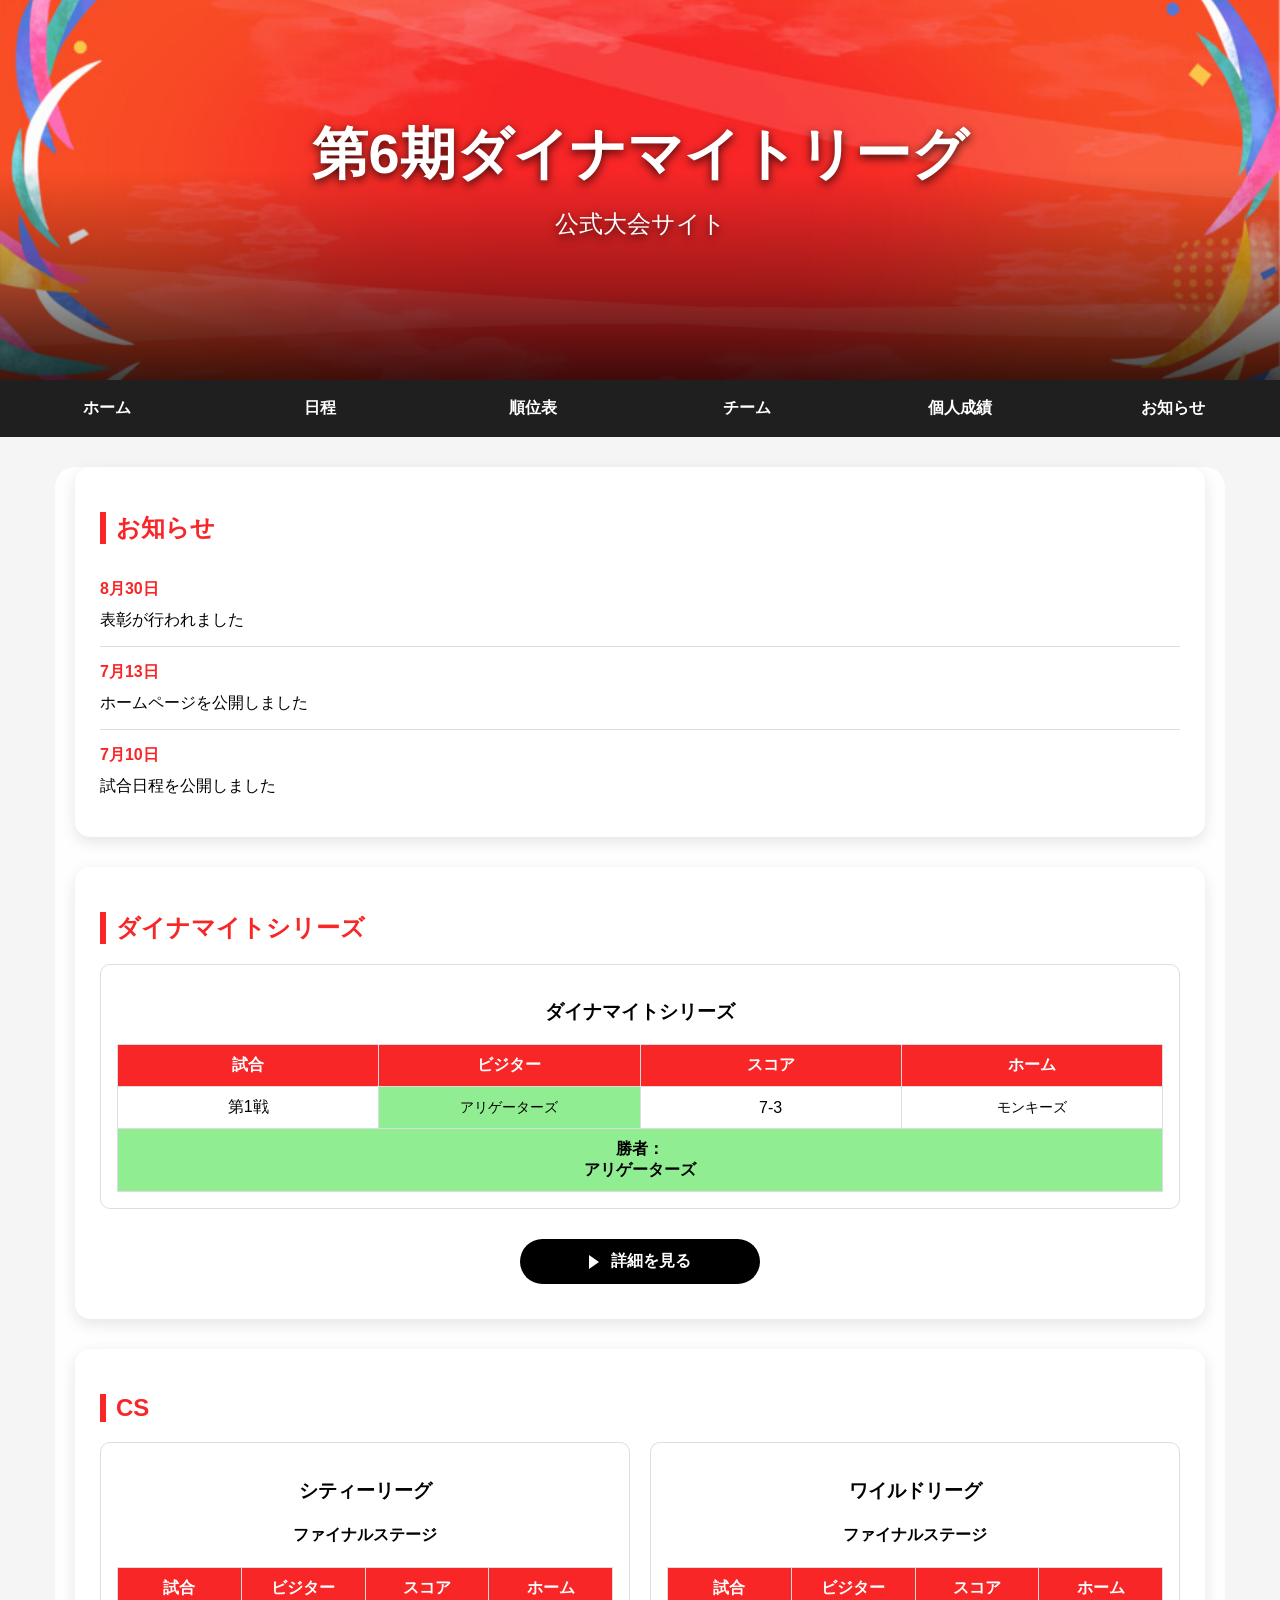
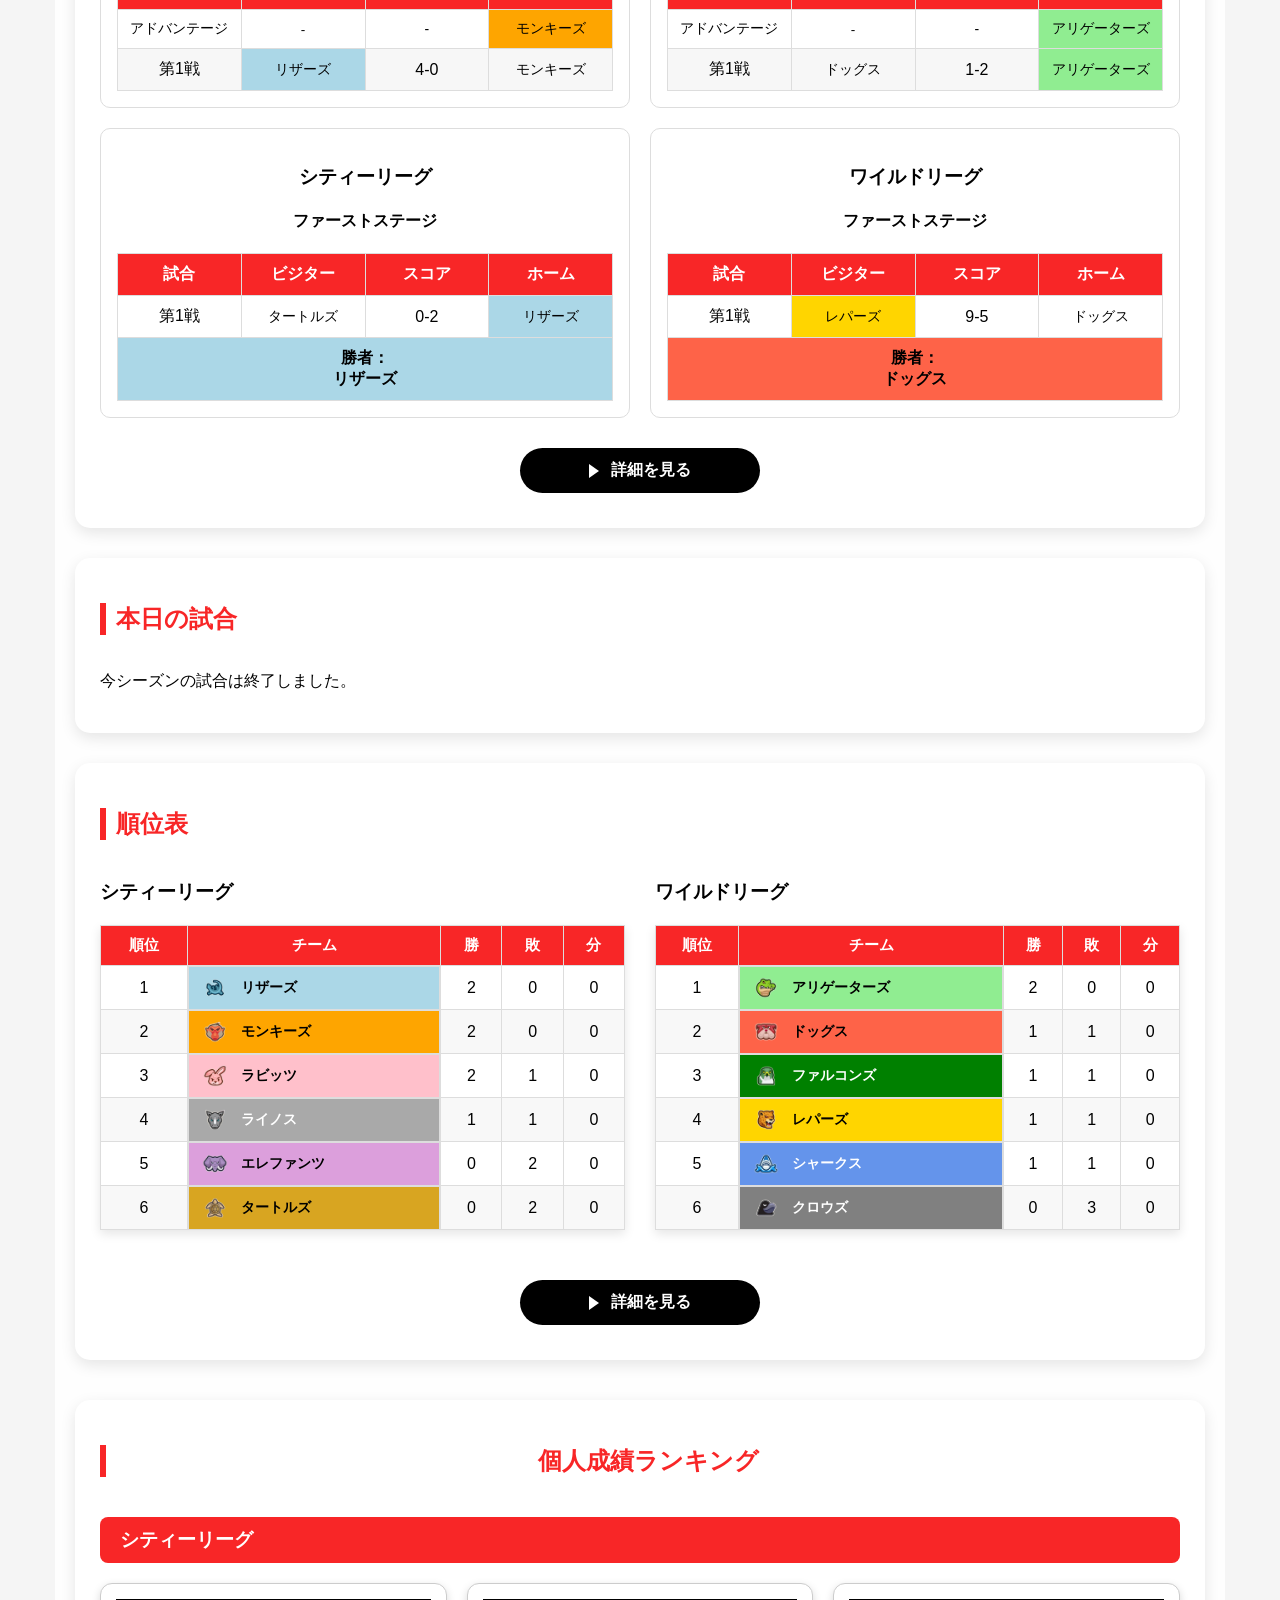
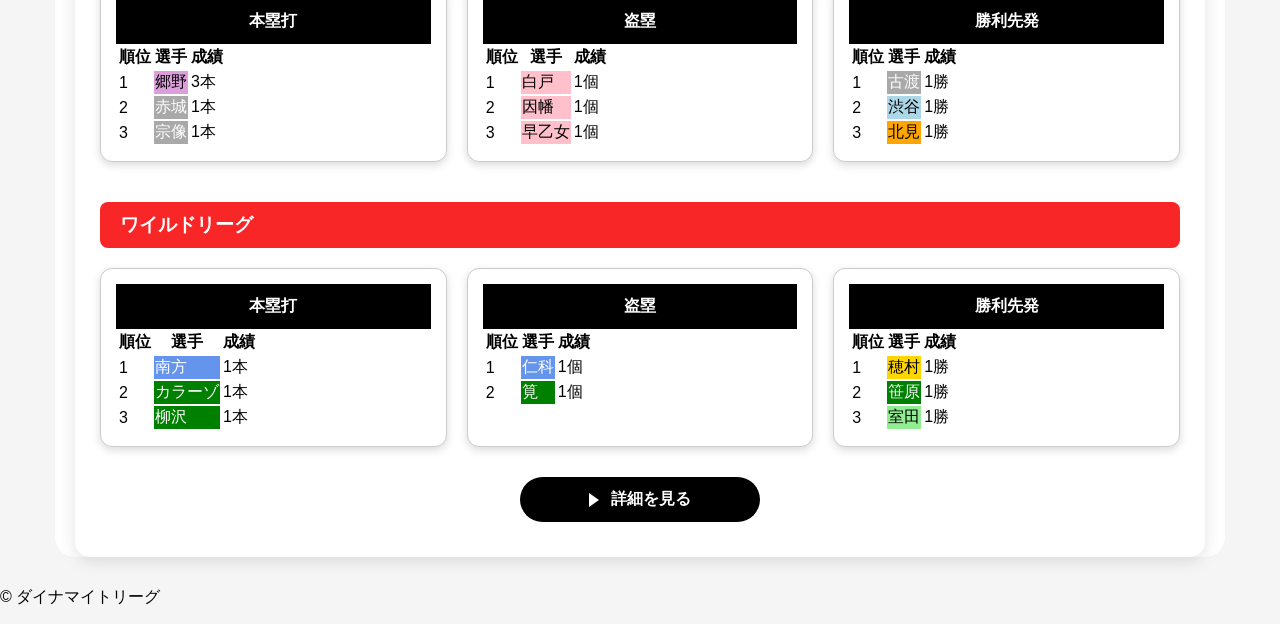
==== index.html @ 1dd5336e "Update index.html" ====
<!DOCTYPE html>

<html lang="ja">

<head>

    <meta name="google-site-verification" content="GCEYGaeUpbt89MoZwSYcZkPrJzCIHAXk-UEGBTeOaW4" />

    <meta charset="UTF-8">
    <meta name="viewport" content="width=device-width, initial-scale=1.0">
    <title>ダイナマイトリーグ速報</title>

    <!-- CSSを読み込む -->
    <link rel="stylesheet" href="css/style.css">

</head>

<body>

    <!-- ===== ヘッダー ===== -->
    <header>
        <h1>第6期ダイナマイトリーグ</h1>
        <p>公式大会サイト</p>
    </header>

    <!-- ===== ナビゲーション ===== -->
    <nav>
        <a href="index.html">ホーム</a>
        <a href="schedule.html">日程</a>
        <a href="standings.html">順位表</a>
        <a href="teams.html">チーム</a>
        <a href="player-stats.html">個人成績</a>
        <a href="news.html">お知らせ</a>
    </nav>

    <!-- ===== メイン ===== -->
    <main>
    <div class="container">
        <!-- お知らせ -->
            <section>

                <h2>お知らせ</h2>

                <div id="top-news-list"></div>

            </section>

            <section class="postseason-preview allstar-preview">

            <h2>オールスターゲーム</h2>

                <div id="allstar-preview"></div>

                <a href="allstar.html" class="detail-button">
                    詳細を見る
                </a>

            </section>

            <section class="postseason-preview ds-preview">

            <h2>ダイナマイトシリーズ</h2>

                <div id="ds-preview-list"></div>

                <a href="postseason.html?stage=ダイナマイトシリーズ" class="detail-button">
                    詳細を見る 
                </a>

            </section>

            <section class="postseason-preview cs-preview">

            <h2>CS</h2>

                <div id="cs-preview-list"></div>

                <a href="postseason.html?stage=CS" class="detail-button">
                    詳細を見る 
                </a>

            </section>

        <!-- 本日の試合 -->
        <section id="today">

            <h2>本日の試合</h2>

            <div id="matchList"></div>

        </section>

        <!-- 順位表 -->
        <section class="standings-preview">

        <h2>順位表</h2>


        <div class="standings-preview-container">


        <div class="standings-card">
 
        <h3>シティーリーグ</h3>

        <table class="standings-table">

            <thead>
            <tr>
                <th>順位</th>
                <th>チーム</th>
                <th>勝</th>
                <th>敗</th>
                <th>分</th>
            </tr>
            </thead>

            <tbody id="Cityleague-top">
            </tbody>

        </table>

        </div>




        <div class="standings-card">

        <h3>ワイルドリーグ</h3>

        <table class="standings-table">

            <thead>
            <tr>
                <th>順位</th>
                <th>チーム</th>
                <th>勝</th>
                <th>敗</th>
                <th>分</th>
            </tr>
            </thead>

            <tbody id="Wildleague-top">
            </tbody>

        </table>


        </div>

        </div>

        <a href="standings.html" class="detail-button">
            詳細を見る
        </a>


        </section>

        <section class="ranking-section">

<h2>個人成績ランキング</h2>


<h3>シティーリーグ</h3>

<div class="ranking-container">


    <div class="ranking-card">

        <h4>本塁打</h4>

        <table class="player-ranking-table">

            <thead>
                <tr>
                    <th>順位</th>
                    <th>選手</th>
                    <th>成績</th>
                </tr>
            </thead>

            <tbody id="city-homeRun">
            </tbody>

        </table>

    </div>


    <div class="ranking-card">

        <h4>盗塁</h4>

        <table class="player-ranking-table">

            <thead>
                <tr>
                    <th>順位</th>
                    <th>選手</th>
                    <th>成績</th>
                </tr>
            </thead>

            <tbody id="city-steal">
            </tbody>

        </table>

    </div>


    <div class="ranking-card">

        <h4>勝利先発</h4>

        <table class="player-ranking-table">

            <thead>
                <tr>
                    <th>順位</th>
                    <th>選手</th>
                    <th>成績</th>
                </tr>
            </thead>

            <tbody id="city-winningStarter">
            </tbody>

        </table>

    </div>


</div>



<h3>ワイルドリーグ</h3>

<div class="ranking-container">


    <div class="ranking-card">

        <h4>本塁打</h4>

        <table class="player-ranking-table">

            <thead>
                <tr>
                    <th>順位</th>
                    <th>選手</th>
                    <th>成績</th>
                </tr>
            </thead>

            <tbody id="wild-homeRun">
            </tbody>

        </table>

    </div>


    <div class="ranking-card">

        <h4>盗塁</h4>

        <table class="player-ranking-table">

            <thead>
                <tr>
                    <th>順位</th>
                    <th>選手</th>
                    <th>成績</th>
                </tr>
            </thead>

            <tbody id="wild-steal">
            </tbody>

        </table>

    </div>


    <div class="ranking-card">

        <h4>勝利先発</h4>

        <table class="player-ranking-table">

            <thead>
                <tr>
                    <th>順位</th>
                    <th>選手</th>
                    <th>成績</th>
                </tr>
            </thead>

            <tbody id="wild-winningStarter">
            </tbody>

        </table>

    </div>


</div>



<a href="player-stats.html" class="detail-button">
    詳細を見る
</a>


</section>
      
    </div>

    </main>

    <!-- ===== フッター ===== -->
    <footer>

        <p>© ダイナマイトリーグ</p>

    </footer>
    
    <script src="js/site-settings.js"></script>
    <script src="js/teams.js"></script>
    <script src="js/postseasonData.js"></script>
    <script src="js/matches.js"></script>
    <script src="js/cs-preview.js"></script>
    <script src="js/ds-preview.js"></script>
    <script src="js/allstar.js"></script>
    <script src="js/allstar-preview.js"></script>
    <script src="js/matchCard.js"></script>
    <script src="js/postseason.js"></script>
    <script src="js/standings.js"></script>
    <script src="js/script.js"></script>
    <script src="js/spreadsheet.js"></script>
    <script src="js/playerStats.js"></script>
    <script src="js/playerStats-top.js"></script>
    <script src="js/news.js"></script>
    <script src="js/news-top.js"></script>
</body>

</html>
---- css/style.css ----
/* ページ全体 */
body{
    font-family:sans-serif;
    background:#f5f5f5;
    margin:0;

    -webkit-text-size-adjust:100%;
    text-size-adjust:100%;
}

/* タイトル */
h1{
    text-align:center;
}
/* 試合カード */
.card{
    background:white;
    padding:20px;
    margin:15px auto;
    width:400px;
    border-radius:10px;
    box-shadow:0 0 10px gray;
}

/* ヘッダー */
header{
    position: relative;

    background-image: url("../images/dynamiteleague_landscape_bg.jpg");
    background-size: cover;
    background-position: center;
    background-repeat: no-repeat;

    height: 380px;

    display: flex;
    flex-direction: column;
    justify-content: center;
    align-items: center;

    color: white;
    text-align: center;
}

header::before{
    content: "";

    position: absolute;

    top: 0;
    left: 0;
    width: 100%;
    height: 100%;

    background: linear-gradient(
        to bottom,
        rgba(0,0,0,0) 45%,
        rgba(0,0,0,0.35) 75%,
        rgba(0,0,0,0.75) 100%
    );

    z-index: 1;
}

header h1{
    position: relative;
    z-index: 2;
    margin: 0;
    font-size: 56px;
    text-shadow: 0 3px 10px rgba(0,0,0,0.8);
}


/* サブタイトル */

header p{
    position: relative;
    z-index: 2;
    margin-top: 15px;
    font-size: 24px;
    text-shadow: 0 3px 10px rgba(0,0,0,0.8);
}

/* メイン */
main{
    width: 90%;
    max-width:1200px;
    margin:30px auto;
}

section{
    background:white;
    margin-bottom:30px;
    padding:25px;
    border-radius:15px;
    box-shadow:0 5px 15px rgba(0,0,0,0.1);
}
section h2{
    color:#F82627;
    border-left:6px solid #F82627;
    padding-left:10px;
}

#hero{
    text-align:center;
}

.poster{
    margin:20px auto;
}

.poster img{
    width:100%;
    max-width:900px;
    border-radius:15px;
    box-shadow:0 8px 25px rgba(0,0,0,0.2);
}

/* ===== お知らせ ===== */

.news-item{
    padding:15px 0;
    border-bottom:1px solid #ddd;
}

.news-item:last-child{
    border-bottom:none;
}

.news-item .date{
    display:inline-block;
    font-weight:bold;
    color:#F82627;
    margin-bottom:5px;
}

.news-item p{
    margin:5px 0 0 0;
}


.match-title{

    color:#F82627;

    font-weight:bold;

    margin-bottom:15px;

}



.score{

    color:#F82627;

    font-size:34px;

}

.status{

    margin-top:15px;

    text-align:center;

    color:#666;

}



.match-title {
    font-weight: bold;
    margin-bottom: 8px;
}



.score {
    font-size: 18px;
    font-weight: bold;
}

.winner {
    color: #F82627;
    font-weight: bold;
}
.winner{
    color: #F82627;
    font-weight: bold;
}

.match-date {
    color: #666;
    font-size: 14px;
    margin-bottom: 10px;
}

.status {
    display: inline-block;
    padding: 4px 10px;
    border-radius: 20px;
    font-size: 13px;
    font-weight: bold;
}

.before {
    background-color: #dbeafe;
    color: #1d4ed8;
}

.finished {
    background-color: #e5e7eb;
    color: #374151;
}

.match-detail{
    max-width: 900px;
    margin: 40px auto;
    padding: 30px;

    background: white;

    border-radius: 15px;

    box-shadow: 0 0 15px rgba(0,0,0,0.15);

    text-align: center;
}

.match-detail h1{
    margin-bottom: 10px;
}

.match-detail p{
    color: #666;
}


.team{

    width:30%;

    font-size:30px;

    font-weight:bold;

}

.score{

    width:40%;

    font-size:48px;

    font-weight:bold;

}


.match-header{
    display:flex;
    justify-content:space-between;
    align-items:center;
    margin-bottom:15px;
}

.match-footer{
    display:flex;
    justify-content:space-between;
    align-items:center;
    margin-top:15px;
}

.detail-link{
    color:#F82627;
    font-weight:bold;
}



.match-header {
    display: flex;
    justify-content: space-between;
    align-items: center;
    margin-bottom: 14px;
}

.match-title {
    font-weight: bold;
    font-size: 16px;
}

.match-date {
    font-size: 13px;
    color: #666;
}



.team-logo {
    width: 60px;
    height: 50px;
    object-fit: contain;
    margin-bottom: 6px;
}

.score {
    font-size: 18px;
    font-weight: bold;
    color: #222;
}

.winner {
    font-weight: bold;
    color: #F82627;
}

.status {
    display: inline-block;
    padding: 6px 12px;
    border-radius: 20px;
    font-size: 12px;
    font-weight: bold;
}

.status.before {
    background: #ff9800;
    color: white;
}

.status.live {
    background: #2196F3;
    color: white;
}

.status.finished {
    background: #F82627;
    color: white;
}

.match-footer {
    display: flex;
    justify-content: space-between;
    align-items: center;
    margin-top: 12px;
}

.detail-link {
    text-align: center;
    color: #F82627;
    font-weight: bold;
    margin-top: 10px;
}

.detail-link:hover {
    text-decoration: underline;
}

.team-box {
    display: flex;
    flex-direction: column;
    align-items: center;
    justify-content: center;
}

.team-box span {
    display: block;
    width: 140px;
    text-align: center;
    white-space: nowrap;
    font-size: 18px;
    font-weight: bold;
}

.match-grid {
    display: grid;
    grid-template-columns: repeat(auto-fit, minmax(320px, 1fr));
    gap: 20px;
}

.score {
    font-size: 30px;
    font-weight: bold;
    white-space: nowrap;
}

.winner-text {
    text-align: center;
    color: #F82627;
    font-weight: bold;
    margin-top: 15px;
}

#homeRuns,
#steals {
    list-style: none;
    padding-left: 0;
    margin: 0;
    text-align: center;
}

#homeRuns li,
#steals li {
    text-align: center;
}

.scoreboard {
    width: 90%;
    max-width: 900px;
    margin: 30px auto;
    border-collapse: collapse;
    border: 3px solid #333;   /* 表全体の外枠 */
}

.scoreboard th,
.scoreboard td {
    border: 1px solid #999;    /* マスごとの枠線 */
    padding: 12px;
    text-align: center;
}

.scoreboard th:nth-child(5),
.scoreboard td:nth-child(5) {
    border-left: 3px solid #333;
}

.scoreboard th:first-child,
.scoreboard td:first-child {
    border-right: 3px solid #333;
    font-weight: bold;
}

.away-row td:first-child {
    background-color: #ABD7E7;   /* 水色 */
}

.home-row td:first-child {
    background-color: #DC9FDC;   /* 紫　*/
}

.away-row td:first-child,
.home-row td:first-child {
    font-weight: bold;
}

.match-page {
    background-image: url("../images/dynamiteleague_plain_bg.jpg");
    background-size: cover;
    background-position: center;
    background-attachment: fixed;
}

.container {
    background: rgba(255,255,255,0.92);
    border-radius: 20px;
    padding: 30px;
}

.manager {
    margin-top: 6px;
    font-size: 14px;
    color: #666;
}

.league {
    display: inline-block;
    background: #222;
    color: white;
    padding: 4px 12px;
    border-radius: 20px;
    font-size: 13px;
    font-weight: bold;
    margin-bottom: 10px;
}

.standings-link {
    text-decoration: none;
    color: inherit;
}


.standings-card {
    border: 0;
    padding: 20px;
    border-radius: 15px;
    transition: 0.3s;
}


.standings-card:hover {
    transform: translateY(-5px);
}

.standings-table{
    width:100%;
    border-collapse:collapse;
    background:#fff;
    border-radius:0;
    overflow:hidden;
    box-shadow:0 4px 10px rgba(0,0,0,0.1);
}

.standings-table th{
    background:#F82627;
    color:white;
    padding:12px;
    text-align:center;
    font-size:15px;
}

.standings-table td{
    padding:10px;
    text-align:center;
    border-bottom:1px solid #e5e5e5;
}

.standings-table tr:nth-child(even){
    background:#f8f8f8;
}

.standings-table tr:hover{
    background:#fff3f3;
}

.team-name{
    display:flex;
    align-items:center;
    gap:10px;
    text-align:left;
}

.team-name img{
    width:32px;
    height:22px;
    object-fit:contain;
}

.standings-table{
    width: 100%;
    border-collapse: collapse;
    margin: 20px 0;
    background: #fff;
}

.standings-table th,
.standings-table td{
    border: 1px solid #ddd;
    padding: 10px;
    text-align: center;
}

.standings-table th{
    background-color: #F82627;
    color: white;
    font-weight: bold;
}

.standings-table tbody tr:nth-child(even){
    background-color: #f8f8f8;
}

.standings-table tbody tr:hover{
    background-color: #f1f1f1;
}

.standings-card{
    flex:1;
}



.match-date{

    text-align:center;

    font-weight:bold;

}



.match-teams{

    display:flex;

    justify-content:center;

    align-items:center;

    gap:30px;

}



.match-team{

    text-align:center;

}



.match-team img{

    width:70px;

    height:70px;

    object-fit:contain;

}



.match-score{

    font-size:25px;

    font-weight:bold;

}



.match-status{

    text-align:center;

    margin-top:10px;

}

.starter{
    font-size: 0.9rem;
    color: #666;
    margin-top: 3px;
}

#City-match-list,
#Wild-match-list{
    display: flex;
    flex-direction: column;
    align-items: center;
}

.schedule-date{
    margin: 30px auto 15px;
    max-width: 900px;
    font-size: 1.3rem;
    font-weight: bold;
    border-left: 6px solid #cbae1c;
    padding-left: 10px;
}

.match-grid{
    display: flex;
    justify-content: center;
    gap: 20px;
    flex-wrap: wrap;
}
   

.schedule-grid{
    display: flex;
    gap: 20px;
    flex-wrap: wrap;
    margin-bottom: 30px;
}

#homeRuns,
#awayRuns,
#homeSteals,
#awaySteals{
    list-style: none;
    padding-left: 0;
    margin: 0;
    text-align: center;
}

.team-title{
    display:flex;
    align-items:center;
    justify-content:center;
    gap:8px;

    font-weight:bold;
    margin-top:10px;
}

.mini-logo{
    width:30px;
    height:25px;
    object-fit:contain;
}

/* 絞り込みエリア */

.filter {
    max-width: 900px;
    margin: 30px auto;
    padding: 20px 25px;

    background: #ffffff;
    border-radius: 12px;

    display: flex;
    justify-content: center;
    gap: 30px;
    align-items: center;

    box-shadow: 0 4px 10px rgba(0,0,0,0.12);
}


/* ラベル */

.filter label {

    font-size: 16px;
    font-weight: bold;

    color: #333;

}


/* 試合を検索タイトル */

.filter-title {

    max-width: 900px;
    box-sizing: border-box;

    margin: 30px auto 0;

    padding: 12px;

    text-align: center;

    color: white;

    background: black;

    border: 3px solid #F82627;

    border-bottom: none;

    border-radius: 12px 12px 0 0;

    font-size: 24px;

}


/* 絞り込みボックス */

.filter {

    max-width: 900px;
    box-sizing: border-box;

    margin: 0 auto 30px;

    padding: 20px 25px;

    background: white;

    border: 3px solid #F82627;

    border-top: none;

    border-radius: 0 0 12px 12px;

    display: flex;

    justify-content: center;

    gap: 30px;

    align-items: center;

}


.filter select {

    margin-left: 10px;

    padding: 10px 40px 10px 15px;

    font-size: 15px;

    font-weight: bold;

    color: white;

    background-color: #222;

    border: 2px solid #F82627;

    border-radius: 8px;

    cursor: pointer;

    appearance: none;

    background-image: linear-gradient(45deg, transparent 50%, #F82627 50%),
                      linear-gradient(135deg, #F82627 50%, transparent 50%);

    background-position:
        calc(100% - 18px) 50%,
        calc(100% - 12px) 50%;

    background-size:
        6px 6px,
        6px 6px;

    background-repeat: no-repeat;

}


/* スマホ対応 */

@media(max-width:600px){

    .filter {

        flex-direction: column;

        gap: 15px;

    }


    .filter select {

        width: 180px;

    }

}

.team-list{

    display:grid;

    grid-template-columns:repeat(auto-fit,minmax(220px,1fr));

    gap:25px;

    max-width:1000px;

    margin:30px auto;

}



.team-league-title{
    max-width: 1000px;
    margin: 40px auto 20px;
    padding-left: 12px;
    border-left: 6px solid #F82627;
    color: #000000;
}



.match-detail{
    position: relative;
}




.team-table{

    width:100%;

    border-collapse:collapse;

    margin-top:20px;

}

.team-table th,
.team-table td{

    border:1px solid #555;

    padding:12px;

}

.team-table th{

    width:35%;

    background:#ffffff;

}

.team-detail{

    max-width: 900px;
    margin: 40px auto;
    padding: 30px;

    background:#ffffff;

    background-size: cover;
    background-position: center;

    border-radius: 15px;

    color: #000000;
}

.team-top{

    display:flex;

    align-items:center;

    gap:30px;

    margin-bottom:30px;

}

.team-logo-large{
    width: 180px;
    height: 150px;
    object-fit: contain;
}

.team-info h1{
    font-size: 64px;
    margin: 0 0 15px;
}

.team-info .league{
    display: inline-block;

    padding: 12px 28px;

    border-radius: 999px;

    font-size: 24px;
    font-weight: bold;
}

.team-page{

    background-image:url("../images/dynamiteleague_plain_bg.jpg");

    background-size:cover;

    background-position:center;

    background-attachment:fixed;

}





.team-top{
    display: flex;
    align-items: center;
    gap: 40px;
    margin: 20px 0 40px;
}

.team-profile{

    display:flex;
    gap:25px;

    margin:40px 0;
}

.profile-bar{

    width:8px;

    border-radius:999px;

    background: var(--team-color);

    flex-shrink:0;
}

.profile-text{

    flex:1;
}

.profile-text h3{

    margin-top:0;
    margin-bottom:10px;

    font-size:26px;
}

.profile-text p{

    line-height:1.9;

    margin-bottom:30px;
}

#teamLeague{
    display: inline-block;

    margin-top: 10px;

    color: #666;
    font-size: 22px;
    font-weight: 600;

    background: none;
    padding: 0;
    border-radius: 0;
}

.team-link{
    color: inherit;
    text-decoration: none;
    font-weight: inherit;
}

.team-link:hover{
    text-decoration: underline;
    cursor: pointer;
}

.team-link{
    color: inherit;
    text-decoration: none;
    display: inline-block;
    white-space: nowrap;
}

.team-link:hover{
    text-decoration: underline;
}

.team-table{

    width: 100%;
    border-collapse: collapse;

    margin-top: 25px;

    overflow: hidden;

    border-radius: 12px;

    box-shadow: 0 8px 20px rgba(0,0,0,.15);

}

.team-table th{

    width: 180px;

    background: #F82627;
    color: white;

    padding: 16px;

    font-size: 18px;
    font-weight: bold;

    border-bottom: 1px solid #ffffff33;

}

.team-table td{

    background: #ffffff;

    color: #222;

    text-align: center;

    padding: 16px;

    font-size: 18px;

    border-bottom: 1px solid #e5e5e5;

}

.team-table tr:nth-child(even) td{

    background: #f8f8f8;

}

.team-table tr:hover td{

    background: #fff2f2;

    transition: .2s;

}

.team-detail h2{

    margin-top: 45px;

    padding-left: 14px;

    border-left: 6px solid #F82627;

    font-size: 30px;

    color: #222;

}

.team-card{

    border: 2px solid #222;
    border-radius: 15px;

    overflow: hidden;

    background: #fff;

    transition: .2s;
}

.team-card:hover{

    transform: translateY(-5px);

    box-shadow: 0 10px 20px rgba(0,0,0,.25);

}

.team-card-top{

    background: white;

    padding: 35px 20px;

    text-align: center;

}

.team-card-bottom{

    padding: 15px;

    text-align: center;

    color: white;
}

.team-card-top img{

    width:120px;
    height:100px;

    object-fit:contain;
}

.team-card-bottom{

    border-top: 2px solid #111;

    padding: 16px;
}

.season-table{

    width:100%;
    border-collapse:collapse;

    margin-bottom:30px;

}

.season-table th,
.season-table td{

    border:1px solid #ccc;

    text-align:center;

    padding:10px;

}

.season-table th{

    background:#f7f7f7;

    font-size:14px;

}

.season-table a{

    text-decoration:none;

    color:#0066cc;

}

.season-table a:hover{

    text-decoration:underline;

}

.season-logo{

    width:24px;
    height:20px;

    object-fit:contain;

    vertical-align:middle;

    margin-right:4px;
}

.set-title{

    width:120px;

    background:#f5f5f5;

    font-size:22px;

    font-weight:bold;

    vertical-align:middle;

    text-align:center;

    border-left:5px solid #F82627;

}

.season-score{

    margin-left:8px;

    font-size:15px;

    font-weight:normal;

    color:#444;

}

/* ○×の行 */
.season-result td{
    border-bottom:none;
}

/* 詳細の行 */
.season-detail td{
    border-top:none;
}

.season-result td{

    font-size: 28px;

    font-weight: bold;

    border-bottom: none;

    padding: 18px 10px;

}

.season-score{

    margin-left: 10px;

    font-size: 22px;

    font-weight: bold;

    color: #222;

}

.season-table th,
.season-table td{

    min-width: 100px;

}

.season-table-wrapper{
    overflow-x: auto;
}



.match-detail{
    position: relative;
}

.match-detail{
    position:relative;
}

.team-back-button{

    display: inline-block;

    margin-bottom: 25px;

    color: rgb(0, 0, 0);

    text-decoration: none;

    font-size: 18px;

    font-weight: bold;

}

.team-back-button:hover{

    color: #F82627;

}

.match-detail{
    position: relative;
}

.match-back-button{

    position: absolute;

    top: 20px;
    left: 20px;

    color: rgb(0, 0, 0);

    text-decoration: none;

    font-size: 18px;

    font-weight: bold;

}

.match-back-button:hover{

    color: #F82627;

}

.matchup-table {
    border-collapse: collapse;
    width: 100%;
    text-align: center;
}

.matchup-table th,
.matchup-table td {
    border: 1px solid #ccc;
    padding: 8px;
}


.matchup-team {
    min-width: 90px;
}


.matchup-team img {
    width: 42px;
    height: 35px;
    object-fit: contain;
    display: block;
    margin: auto;
}


.matchup-team span {
    display: block;
    margin-top: 5px;
    font-weight: bold;
    font-size: 13px;
}

.matchup-team .team-link {
    color: inherit;
    text-decoration: none;
    font-weight: bold;
}

.matchup-team .team-link:hover {
    text-decoration: underline;
}

.matchup-link {
    color: inherit;
    text-decoration: none;
    display: block;
}

.matchup-link:hover {
    text-decoration: underline;
}

.ranking-container{

    display: grid;

    grid-template-columns: repeat(3, 1fr);

    gap: 20px;

}


.ranking-card{

    border: 1px solid #ccc;

    padding: 15px;

    border-radius: 10px;

}


.ranking-card h4{

    text-align: center;

    margin-top: 0;

}

@media(max-width:700px){

    .ranking-container{

        grid-template-columns:1fr;

    }

}

/* 個人成績ランキング */

.ranking-section{
    margin-top:40px;
}


.ranking-section h2{
    text-align:center;
    margin-bottom:30px;
}


/* リーグタイトル */

.ranking-section > h3{

    background-color: #F82627;

    color:rgb(255, 255, 255);

    padding:10px 20px;

    border-radius:8px;

    margin-top:40px;

}



/* 3つのカード */

.ranking-container{

    display:grid;

    grid-template-columns:repeat(3,1fr);

    gap:20px;

    margin-top:20px;

}



/* 各ランキングカード */

.ranking-card{

    background:white;

    border-radius:12px;

    overflow:hidden;

    box-shadow:0 3px 8px rgba(0,0,0,0.15);

}



/* 本塁打・盗塁・勝利先発のタイトル */

.ranking-card h4{

    background:#000000;

    color:white;

    text-align:center;

    margin:0;

    padding:12px;

}



/* 表 */

.ranking-table{

    width:100%;

    border-collapse:collapse;

}



.ranking-table td,
.ranking-table th{

    padding:10px;

    text-align:center;

    border-bottom:1px solid #ddd;

}


/* 順位 */

.ranking-table td:first-child{

    width:50px;

    font-weight:bold;

}


/* 選手名 */

.ranking-table td:nth-child(2){

    font-weight:bold;

}


/* 成績 */

.ranking-table td:last-child{

    font-size:18px;

    font-weight:bold;

}



/* スマホ */

@media(max-width:700px){

    .ranking-container{

        grid-template-columns:1fr;

    }

}

/* 詳細を見るボタン */

.detail-button{
    display:block;
    width:200px;
    margin:30px auto 10px;
    padding:12px 20px;
    background:#000000;
    color:white;
    text-align:center;
    text-decoration:none;
    font-weight:bold;
    border-radius:25px;
    transition:0.3s;
}


.detail-button::before{
    content:"";
    display:inline-block;
    margin-right:8px;
    border-top:7px solid transparent;
    border-bottom:7px solid transparent;
    border-left:10px solid white;
    vertical-align:middle;
}


.detail-button:hover{
    background:#F82627;
    transform:translateY(-2px);
}



@media (max-width:700px){

    header{

        height:180px;

        padding:20px;

    }

    header h1{

        font-size:48px;

    }

}



.schedule-grid{
    display:flex;
    flex-wrap:wrap;
    width:100%;
}

.schedule-grid{
    display:flex;
    flex-wrap:wrap;
    width:100%;
    justify-content:stretch;
}

/* ===== ナビゲーション ===== */

nav{
    display: grid;
    grid-template-columns: repeat(6, 1fr);

    background: #1f1f1f;

    width: 100%;
}

nav a{
    display: flex;
    justify-content: center;
    align-items: center;

    padding: 18px 10px;

    color: #fff;
    text-decoration: none;
    font-weight: bold;

    transition: .25s;
}

nav a:link,
nav a:visited{
    color:#fff;
}

nav a:hover,
nav a:active{
    background:#F82627;
}


/* ===== スマホ ===== */

@media (max-width:700px){

    nav{

        grid-template-columns:repeat(3,1fr);

    }

    nav a{

        padding:14px 8px;
        font-size:15px;

    }

}

/* ===== 試合カード チーム表示 ===== */

.teams{

    display:grid;

    grid-template-columns:1fr auto 1fr;

    align-items:center;

    gap:5px;

}


.team-box{

    display:flex;

    flex-direction:column;

    align-items:center;

    min-width:0;

}


.team-logo{

    width:60px;

    height:50px;

    object-fit:contain;

    margin-bottom:6px;

}


.team-link{

    font-size:14px;

}


.team-link{

    color:inherit;

    text-decoration:none;

    font-weight:bold;

    white-space:nowrap;

}


.team-link:hover{

    text-decoration:underline;

}


.score{

    font-size:30px;

    font-weight:bold;

    color:#222;

    white-space:nowrap;

}



/* スマホ */

@media(max-width:700px){

    .teams{

        grid-template-columns:1fr auto 1fr;

        gap:10px;

    }


    .team-logo{

        width:55px;

        height:45px;

    }


    .score{

        font-size:22px;

    }

}

.match-card{

    width:100%;

    padding:12px;

    background:white;

    border-radius:15px;

    box-sizing:border-box;

    box-shadow:0 4px 14px rgba(0,0,0,.12);

}

@media (max-width:700px){

    .match-card{

        max-width:none;

    }

}



.schedule-container{
    width:100%;
}

.schedule-grid{

    display:grid;

    grid-template-columns:repeat(4, minmax(0, 1fr));

    gap:15px;

}

@media(max-width:700px){

    .schedule-grid{

        grid-template-columns:1fr;

    }

}

.team-logo{

    width:40px;

    height:40px;

    object-fit:contain;

}

#matchList{

    display:grid;

    grid-template-columns:repeat(4, minmax(0,1fr));

    gap:15px;

    max-width:1200px;

    margin:0 auto;

}

@media(max-width:700px){

    #matchList{

        grid-template-columns:1fr;

    }

}

.container{

    width:100%;

    max-width:1200px;

    margin:0 auto;

    padding:0 20px;

    box-sizing:border-box;

}

.league-container{

    width:100%;

    max-width:100%;

    box-sizing:border-box;

}

#Cityleague-matchup{

    overflow-x:auto;

    width:100%;

}

#Wildleague-matchup{

    overflow-x:auto;

    width:100%;

}

.matchup-table{

    min-width:700px;

}

.table-wrapper{

    display:block;

    width:100%;

    max-width:100%;

    overflow-x:auto;

    -webkit-overflow-scrolling:touch;

    box-sizing:border-box;

}

@media(max-width:700px){

    .standings-page .standings-table th,
    .standings-page .standings-table td{

        font-size:13px;

        padding:10px 6px;

    }

}

.standings-card{

    background:none;

    box-shadow:none;

    padding:0;

}

.standings-container{

    width:100%;

    max-width:1400px;

    margin:0 auto;

    padding:0 20px;

    box-sizing:border-box;

}

@media(max-width:700px){

    .matchup-table{

        width:auto;

        table-layout:fixed;

        min-width:0;

    }


    .matchup-table th,
    .matchup-table td{

        width:50px;

        min-width:50px;

        max-width:50px;

        height:40px;

        padding:3px;

        font-size:9px;

        text-align:center;

    }


    .matchup-table .matchup-team img{

        width:18px;

        height:18px;

    }


    .matchup-table .team-link{

        font-size:7px;

    }

}

@media(max-width:700px){

    .standings-table th:not(:nth-child(2)),
    .standings-table td:not(:nth-child(2)){

        min-width:45px;

    }


    .standings-table th:nth-child(2),
    .standings-table td:nth-child(2){

        min-width:100px;

    }

}

@media(max-width:700px){

    .team-top{

        display:flex;

        flex-direction:column;

        align-items:center;

        text-align:center;

    }


    .team-logo-large{

        width:180px;

        height:150px;

        margin-bottom:10px;

    }


    .team-info{

        display:flex;

        flex-direction:column;

        align-items:center;

    }


    #teamName{

        font-size:40px;

        margin:5px 0;

    }


    #teamLeague{

        font-size:14px;

        margin:5px 0;

    }

}

#record span{
    margin-right:8px;
}


@media(max-width:700px){

    #record{

        display:flex;

        flex-direction:column;

        gap:3px;

    }


    #record span{

        margin-right:0;

    }

}

@media(max-width:700px){

    .team-table{

        font-size:11px;

    }


    .team-table th,
    .team-table td{

        padding:3px 5px;

    }

}

.season-table-wrapper{

    overflow-x:auto;

}


.season-table{

    border-collapse:collapse;

    width:max-content;

}


.season-table th,
.season-table td{

    padding:6px;

    text-align:center;

}


@media(max-width:700px){

    .season-table{

        font-size:10px;

    }


    .season-table th,
    .season-table td{

        padding:2px;

    }


    .season-logo{

        width:15px;

        height:15px;

    }


    .set-title{

        font-size:10px;

        width:35px;

    }

}


.match-page .match-team-name{

    font-size:32px;

    font-weight:900;

}


.match-page .team-logo{

    width:130px;

    height:130px;

}


.match-page .manager,
.match-page .starter{

    font-size:20px;

    font-weight:bold;

    color:#000000;

}


.match-page .score{

    font-size:50px;

    font-weight:900;

}

.match-page .match-team-name a{

    font-size:32px;

    font-weight:900;

    text-decoration:none;

}

@media(max-width:700px){

    header h1{
        font-size: 28px;
    }

}

@media (max-width:700px){

    .league-container{

        display:grid;

        grid-template-columns:1fr;

        gap:30px;

    }

}

main{
    width:100%;
    max-width:1200px;
    margin:30px auto;
    padding:0 15px;
    box-sizing:border-box;
}

@media (max-width:700px){

    .table-wrapper{
        width:100%;
        max-width:100%;
        overflow-x:auto;
        overflow-y:hidden;
        box-sizing:border-box;
    }

    .standings-table{
        width:max-content;
        min-width:100%;
    }

}

@media (max-width:700px){

    section{
        width:100%;
        max-width:100%;
        min-width:0;
        box-sizing:border-box;
        overflow:hidden;
    }

}


@media (max-width:700px){

    main{
        width:100%;
        padding:0 8px;
        box-sizing:border-box;
    }

    section{
        padding:10px;
    }

    .container{
        padding:0;
    }

}

@media (max-width:700px){

    section{
        padding:8px;
    }

    .container{
        padding:0 8px;
    }

    .standings-table th,
    .standings-table td{
        font-size:8px;
        padding:1px;
    }

}

@media (max-width:700px){

    main{
        width:100%;
        padding:0 8px;
        box-sizing:border-box;
    }
}

@media (max-width:700px){

    .standings-preview .standings-table{
        table-layout:auto;
        width:100%;
    }

    .standings-preview .standings-table th,
    .standings-preview .standings-table td{
        padding:0;
        margin:0;
        line-height:1.1;
        font-size:9px;
    }

}

@media (max-width:700px){

    .standings-preview .team-name{
        gap:2px;
    }

    .standings-preview .team-name img{
        width:16px;
        height:12px;
    }

}

/* PC */
.standings-container{
    display: block;
}

.standings-card{
    flex: 1;
}

@media (max-width:700px){

    .standings-container{
        display: block;
    }

}

@media(max-width:700px){

    .standings-page .standings-table th,
    .standings-page .standings-table td{

        font-size:13px;
        padding:10px 6px;
        font-weight:bold;

    }

}

@media(max-width:700px){

    .standings-page .table-wrapper{

        width:100%;

    }

}

@media(max-width:700px){

    .standings-preview .standings-table th,
    .standings-preview .standings-table td{

        padding:10px 2px;

    }

    .standings-preview .standings-table th:nth-child(2),
    .standings-preview .standings-table td:nth-child(2){

        min-width:80px;

    }

}

@media(max-width:700px){

    .standings-preview .standings-table td{

        font-weight:700;

    }

}

section {
    max-width: 100%;
}


.standings-preview-container{
    display: flex;
    gap: 30px;
    align-items: flex-start;
}


@media(max-width:700px){

    .standings-preview-container{
        flex-direction: column;
        gap:20px;
    }

}

.postseason-table{

    width:100%;
    border-collapse:collapse;
    margin-top:15px;

}

.postseason-table th{

    background:#F82627;
    color:white;
    padding:10px;

}

.postseason-table td{

    padding:10px;
    text-align:center;
    border-bottom:1px solid #ddd;

}

.postseason-table tr:nth-child(even){

    background:#f7f7f7;

}

#postseason-matches{
    display: grid;
    grid-template-columns: repeat(auto-fit, minmax(320px, 1fr));
    gap: 20px;
}

#postseason-matches .match-card{
    max-width: 360px;
}

.postseason-match-title{
    grid-column: 1 / -1;
    margin: 20px 0 0;
    font-size: 1.6rem;
    font-weight: bold;
}

.postseason-brackets{

    display: flex;
    gap: 30px;
    align-items: flex-start;

}

.postseason-league{

    flex: 1;

}

.postseason-table{

    width: 100%;
    border-collapse: collapse;

}

.postseason-table th,
.postseason-table td{

    padding: 12px 8px;
    text-align: center;
    border: 1px solid #ddd;

}

.winner-row td{
    font-weight: bold;
    text-align: center;
    background: #f5f5f5;
}

#postseason-bracket{
    display: grid;
    grid-template-columns: 1fr 1fr;
    gap: 30px;
    align-items: start;
}

.postseason-league{
    width: 100%;
}

@media (max-width:700px){

    #postseason-bracket{
        flex-direction: column;
    }

}

.postseason-table{
    width: 100%;
    table-layout: fixed;
}

.postseason-table th,
.postseason-table td{
    text-align: center;
    padding: 10px;
}

@media (max-width: 768px){

    #postseason-bracket{
        grid-template-columns: 1fr;
    }

    .postseason-league{
        width: 100%;
    }

}

.postseason-table td:nth-child(2),
.postseason-table td:nth-child(4){
    font-size: 0.85rem;
}

.cs-match{

    border:1px solid #ddd;
    border-radius:10px;
    padding:15px;
    margin-bottom:10px;
    background:white;

}


.cs-stage{

    font-weight:bold;
    margin-bottom:10px;

}


.cs-teams{

    display:flex;
    justify-content:center;
    align-items:center;
    gap:25px;

}


.cs-game{

    text-align:center;
    margin-top:10px;

}

.cs-card{

    background:white;
    border-radius:12px;
    padding:15px;
    margin-bottom:10px;
    text-align:center;

}


.cs-teams{

    display:flex;
    justify-content:center;
    gap:20px;
    align-items:center;

}

.postseason-preview-card{

    background:white;
    border-radius:15px;
    padding:20px;
    margin-bottom:15px;
    box-shadow:0 2px 8px rgba(0,0,0,0.1);

}


.preview-set{

    font-size:18px;
    font-weight:bold;
    margin-bottom:15px;
    text-align:center;

}



.preview-table{

    display:grid;
    grid-template-columns:1fr auto 1fr;
    align-items:center;
    gap:20px;

}



.preview-team{

    display:flex;
    align-items:center;
    gap:10px;

}



.preview-team img{

    width:45px;
    height:45px;
    object-fit:contain;

}



.preview-score{

    text-align:center;
    font-size:24px;
    font-weight:bold;

}



.preview-score small{

    display:block;
    font-size:13px;
    font-weight:normal;
    margin-top:5px;

}

#cs-preview-list{

    display:flex;
    gap:20px;

}


.cs-league-card{

    flex:1;

}


.cs-league-card h3,
.cs-league-card h4{

    text-align:center;

}

@media (max-width: 768px){

    #cs-preview-list{
        flex-direction: column;
    }

}

#cs-preview-list{

    display: grid;

    grid-template-columns: repeat(2, 1fr);

    gap: 20px;

    margin-top: 20px;

}

.cs-league-card{

    background: #fff;

    border: 1px solid #ddd;

    border-radius: 10px;

    padding: 16px;

}

@media (max-width: 768px){

    #cs-preview-list{

        grid-template-columns: 1fr;

    }

}

.advantage-row td{

    font-size: 14px;

    font-weight: normal;

}

.allstar-teams{
    display:flex;
    justify-content:center;
    align-items:flex-start;
    gap:40px;
}


.allstar-team-box{
    width:300px;
    text-align:center;
}


.allstar-score{
    font-size:50px;
    font-weight:bold;
    margin-top:100px;
}

.allstar-team-box ul{
    list-style:none;
    padding:0;
    text-align:left;
    width:180px;
    margin:0 auto;
}


.allstar-team-box li{
    display:flex;
    gap:10px;
}

.position{
    width:25px;
}

.team-cell{
    border-right:3px solid #333 !important;
    font-weight:bold;
}

.runs-cell{
    border-left:3px solid #333 !important;
}

.allstar-detail #allstarDate,
.allstar-detail #allstarStadium,
.allstar-detail #manager,
.allstar-detail #mvp,
.allstar-detail #winPitcher,
.allstar-detail #losePitcher,
.allstar-detail #homeBattery,
.allstar-detail #awayBattery {
    color: #222;
    font-weight: 500;
}

.allstar-detail p {
    color: #222;
}

.allstar-team-box p {
    color: #222;
    font-weight: 600;
}

.game-event{
    margin: 10px 0;
    padding: 12px;
    border-radius: 6px;
    border-left: 5px solid #ccc;
}

.game-event.play{
    border-left-color: #999;
}

.game-event.scorePlay{
    border-left-color:#F82627;
    background:#fff3f3;
}

.game-event.change{
    border-left-color: #0077cc;
    background: #f3f8ff;
}

.game-event strong{
    font-size: 1em;
    font-weight: bold;
}

.allstar-preview-logo{
    width: 100px;
    height: 100px;
    object-fit: contain;
}

.allstar-preview-match{
    display:flex;
    justify-content:center;
    align-items:center;
    gap:50px;
}

.allstar-preview-team{
    width: 180px;
    text-align: center;
}

.preview-score{
    width: 120px;
    text-align: center;
    font-size: 42px;
    font-weight: bold;
}

.allstar-preview-logo{
    width:240px;
    height:240px;
    object-fit:contain;
}

.allstar-preview-match{
    display:flex;
    justify-content:center;
    align-items:center;
    gap:50px;
    margin:20px 0;
}

.allstar-preview-team{
    width:180px;
    text-align:center;
    font-weight:bold;
}

.allstar-preview-logo{
    width:110px;
    height:110px;
    object-fit:contain;
}

.preview-score{
    font-size:65px;
    font-weight:bold;
    min-width:140px;
    text-align:center;
}

.preview-date,
.preview-stadium{
    text-align:center;
    margin:6px 0;
}

.allstar-card h3{
    text-align:center;
    margin-bottom:20px;
}

.team-cell{
    border-right:3px solid #333 !important;
    font-weight:bold;
}

.runs-cell{
    border-left:3px solid #333 !important;
}

/* 通常の3回目の太線を打ち消す */
.allstar-scoreboard th:nth-child(5),
.allstar-scoreboard td:nth-child(5){
    border-left: 1px solid #999;
}

#allstarPreviewStatus{
    display: inline-block;
    margin: 10px auto;
}

.match-card{
    text-align: center;
}

@media (max-width:700px){

    .allstar-preview-match{
        display:flex;
        align-items:center;
        justify-content:center;
        gap:5px;
        padding:0 5px;
    }


    .allstar-preview-team{
        width:75px;
        flex:none;
        text-align:center;
        display:flex;
        flex-direction:column;
        align-items:center;
    }


    .allstar-preview-logo{
        width:60px;
        height:60px;
        object-fit:contain;
    }


    .allstar-preview-team p{
        font-size:10px;
        white-space:nowrap;
        margin:4px 0 0;
        transform:scale(0.85);
    }


    .preview-score{
        flex:none;
        font-size:35px;
        margin:0 3px;
    }

}

.match-highlights{
    display:flex;
    gap:20px;
    margin-top:20px;
}


.highlight-box{
    flex:1;
    border:1px solid #ddd;
    border-radius:10px;
    padding:15px;
    text-align:center;
}


.highlight-box h3{
    font-size:20px;
    margin-bottom:15px;
}


.highlight-box p,
.highlight-box li{
    font-size:16px;
}


.highlight-box ul{
    padding:0;
    margin:5px 0 15px;
    list-style:none;
}


.mini-logo{
    width:25px;
    height:25px;
    object-fit:contain;
}

@media(max-width:700px){

    .match-highlights{
        gap:5px;
    }

    .highlight-box{
        padding:8px 3px;
    }

    .highlight-box h3{
        font-size:14px;
    }

    .highlight-box p,
    .highlight-box li{
        font-size:12px;
    }

}

.match-highlights{
    display:flex;
    gap:20px;
    margin-top:25px;
}


.highlight-box{
    flex:1;
    border:1px solid #ddd;
    border-radius:10px;
    padding:20px;
    text-align:center;
}


.highlight-box h3{
    font-size:24px;
    margin:0 0 15px;
}


.highlight-box p,
.highlight-box li{
    font-size:26px;
    line-height:1.6;
}


.highlight-box ul{
    padding:0;
    margin:10px 0 20px;
    list-style:none;
}


.team-title{
    font-size:18px;
    display:flex;
    align-items:center;
    justify-content:center;
    gap:8px;
    margin-top:10px;
}


.mini-logo{
    width:32px;
    height:32px;
    object-fit:contain;
}

.postseason-table td a{
    color:inherit;
    text-decoration:none;
    display:block;
}


.postseason-table td a:hover{
    text-decoration:underline;
}

.postseason-table td a{
    color:inherit;
    text-decoration:none;
    display:block;
}


.postseason-table td a:hover{
    text-decoration:underline;
}

.standings-preview > .detail-button{
    display:block;
    width:200px;
    margin:30px auto 10px;
}

.interleague-table{

    border-collapse: collapse;
    margin: 0 auto;
    font-size: 12px;

}

.interleague-table th,
.interleague-table td{

    width: 28px;
    height: 28px;
    padding: 2px;

}

.interleague-table td{

    font-weight: bold;
    font-size: 14px;

}

.interleague-table img{

    width: 18px;
    height: 18px;

}

.interleague-wrapper{

    overflow-x: auto;

}

@media (max-width:700px){

    .interleague-wrapper{

        overflow-x: auto;
        -webkit-overflow-scrolling: touch;

    }

    .interleague-table{

        min-width: 480px;

    }

}

.interleague-table th,
.interleague-table td{
    width: 28px;
    height: 28px;
    padding: 2px;
}

.interleague-table .matchup-team img{
    width: 18px;
    height: 18px;
}

.manager-list{

    list-style: none;
    padding: 0;
    margin-top: 10px;

}

.manager-list li{

    padding: 8px 12px;
    margin-bottom: 8px;

}

.postseason-match-title{
    margin: 35px 0 5px;
    padding-left: 12px;
    border-left: 5px solid #F82627;
    font-size: 28px;
}

.postseason-set-title{
    margin: 0 0 15px;
    color: #666;
    font-size: 18px;
    font-weight: normal;
}

.award-player{
    font-weight: bold;
}

.award-table{
    width:auto;
    margin:20px auto;
    border-collapse:collapse;
}

.award-table th,
.award-table td{
    border: 1px solid #ccc;
    padding: 10px;
    text-align: center;
}

.award-table th{
    background: #f5f5f5;
}

.award-section{
    max-width: 900px;
    margin: 30px auto;
}

.award-table{
    width: 100%;
    table-layout: fixed;
}

@media (max-width: 768px){

    .award-table th{
        font-size: 14px;
    }

    .award-table td{
        font-size: 14px;
    }

    .award-player{
        font-size: 14px;
    }

}

.news-link-button{
    display:inline-flex;
    align-items:center;
    gap:6px;
    margin-top:10px;
    padding:8px 18px;
    border:2px solid #F82627;
    border-radius:999px;
    color:#F82627;
    background:#fff;
    text-decoration:none;
    font-weight:bold;
    transition:.2s;
}

.news-link-button:hover{
    background:#F82627;
    color:#fff;
}
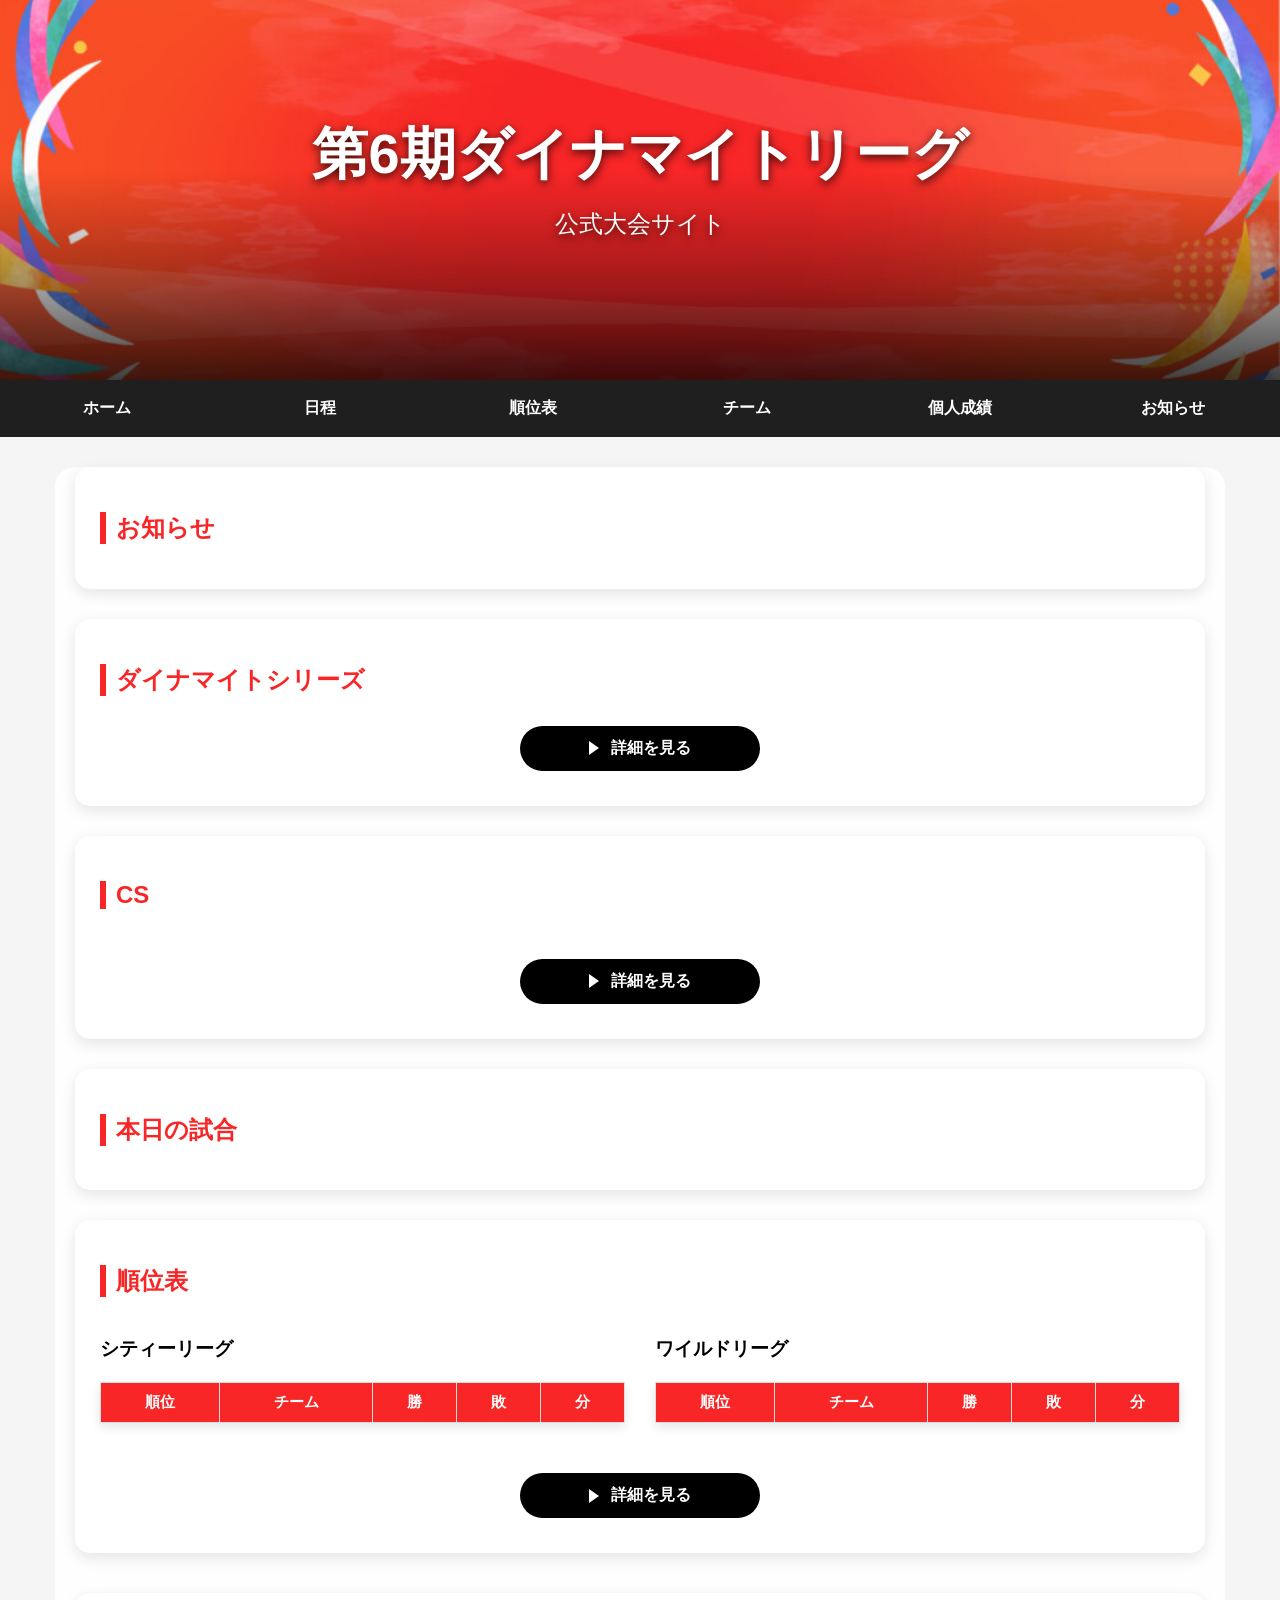
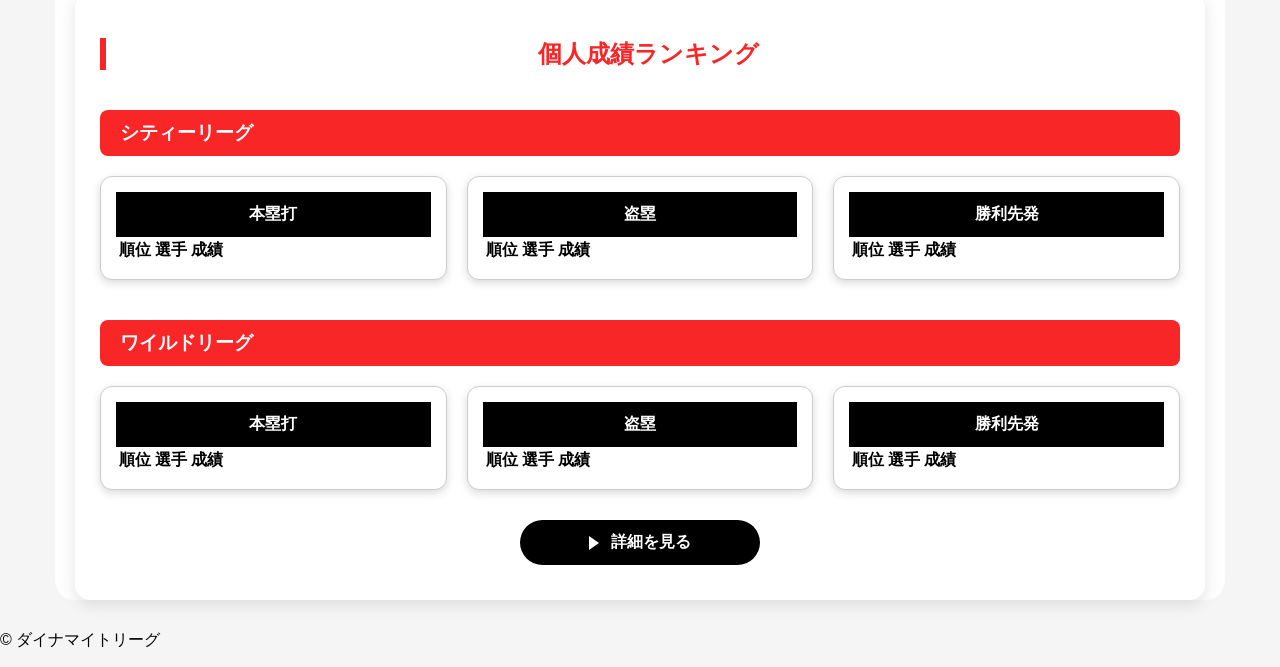
==== commit a2c469e8: "Update index.html" ====
--- a/index.html
+++ b/index.html
@@ -334,7 +334,7 @@
     <script src="js/site-settings.js"></script>
     <script src="js/teams.js"></script>
     <script src="js/postseasonData.js"></script>
-    <script src="js/matches.js"></script>
+    <!-- <script src="js/matches.js"></script> -->
     <script src="js/cs-preview.js"></script>
     <script src="js/ds-preview.js"></script>
     <script src="js/allstar.js"></script>
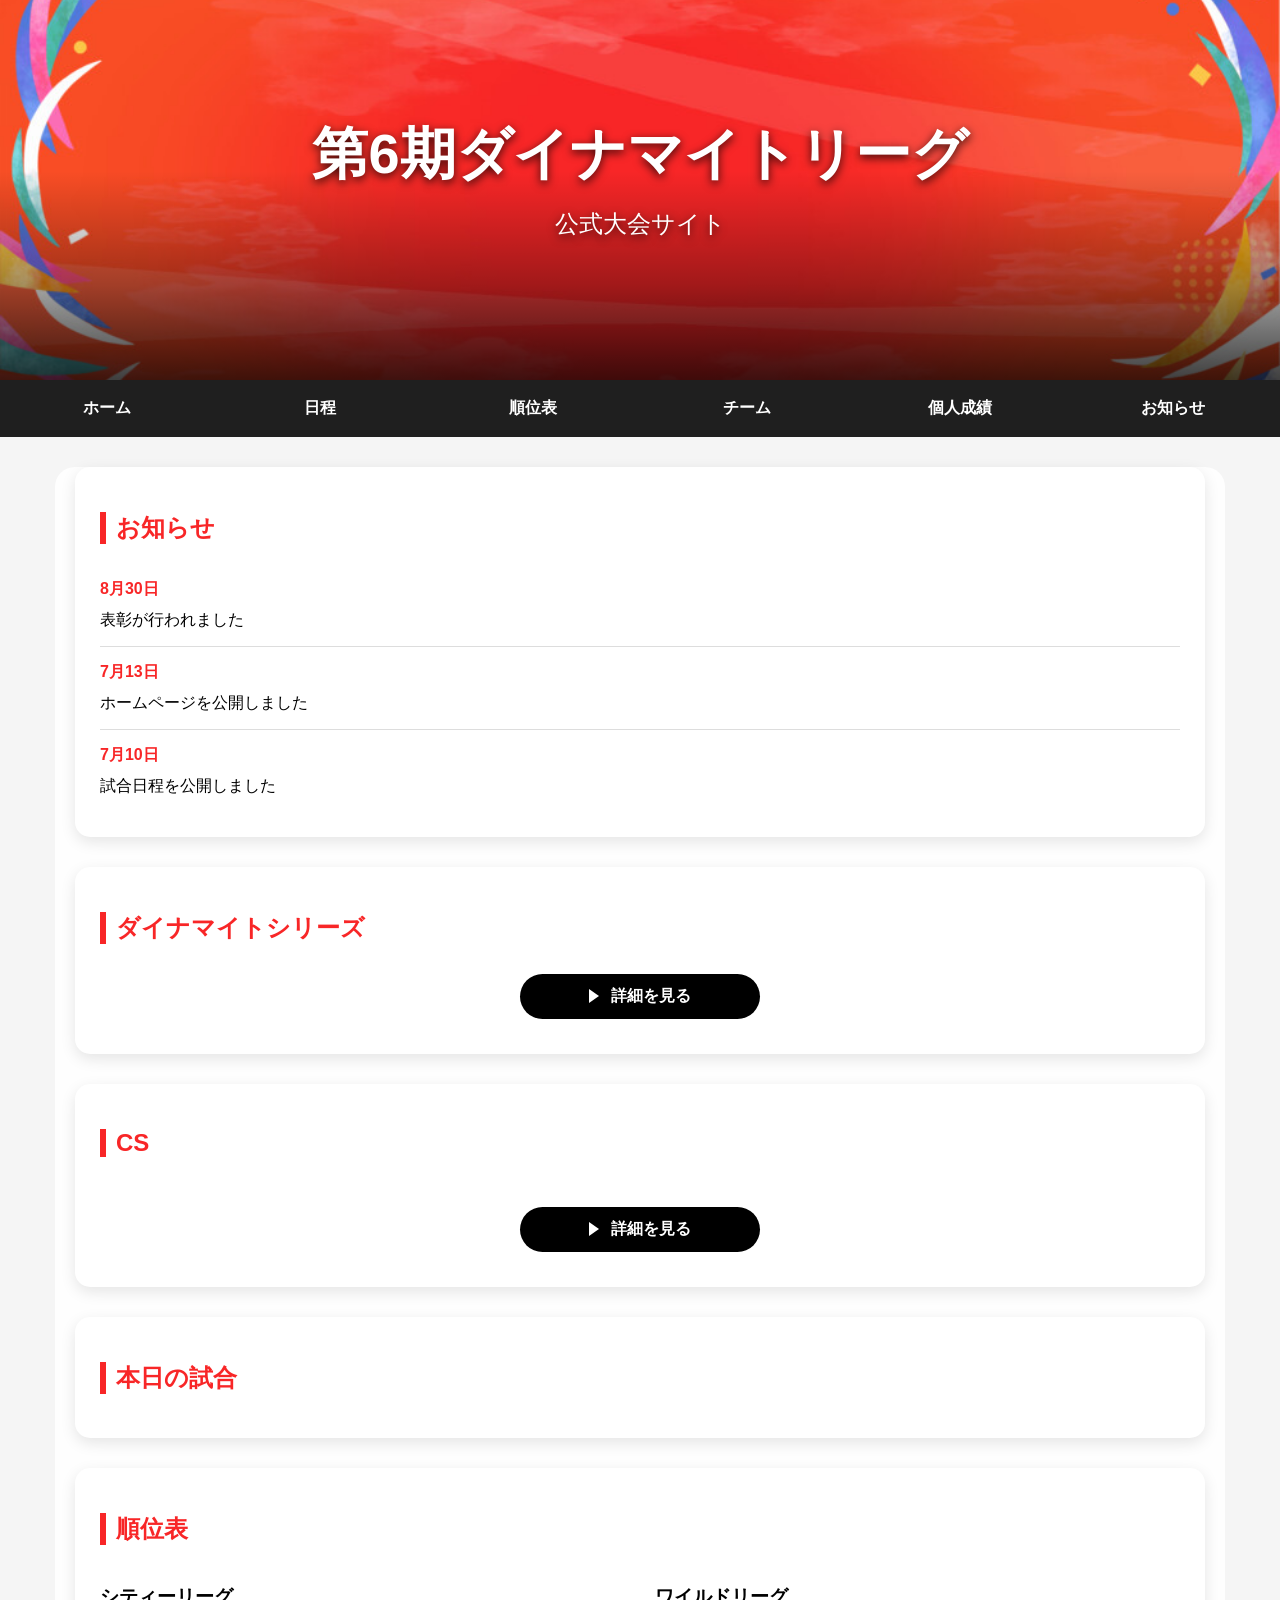
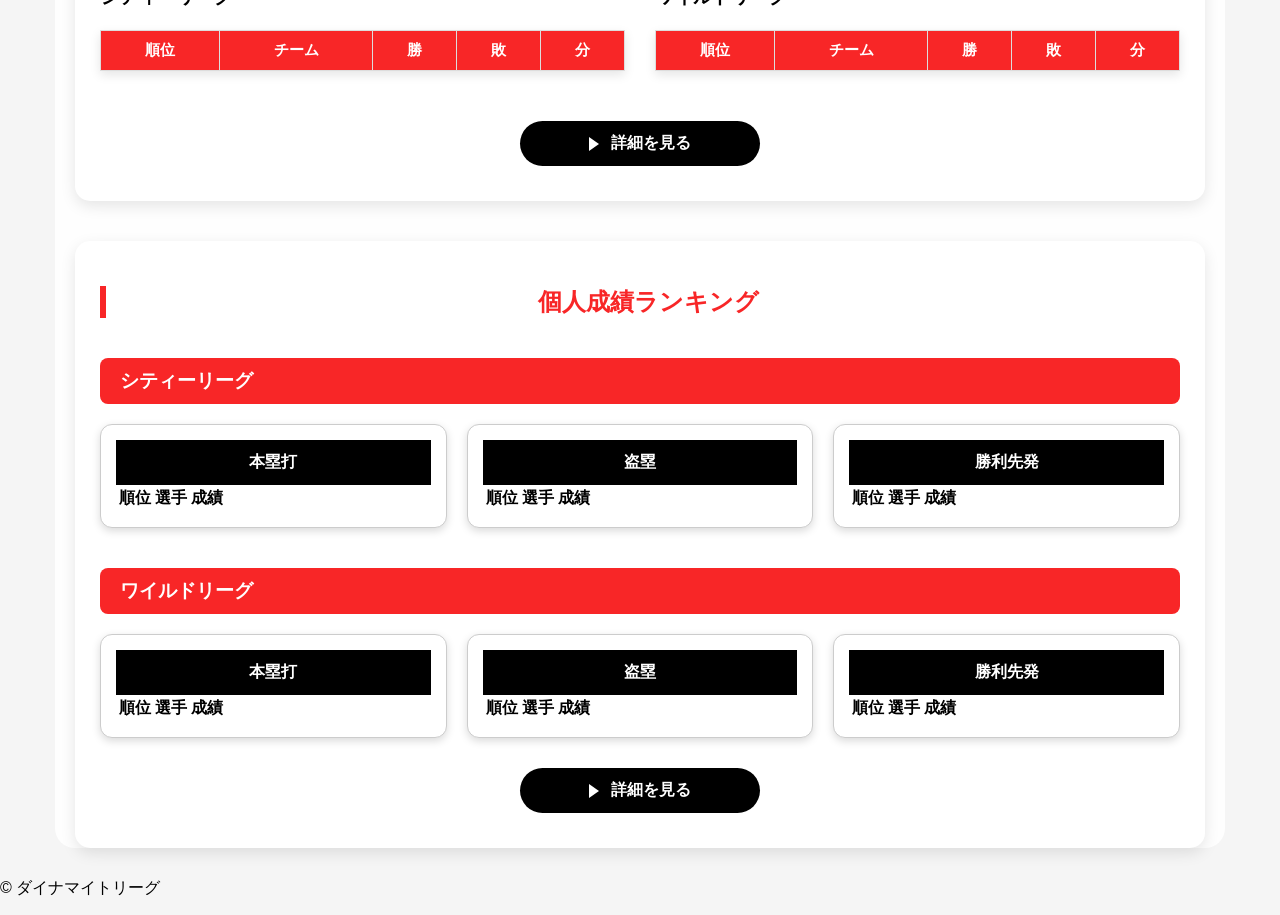
==== commit fac26fc8: "Update index.html" ====
--- a/index.html
+++ b/index.html
@@ -343,6 +343,7 @@
     <script src="js/postseason.js"></script>
     <script src="js/standings.js"></script>
     <script src="js/script.js"></script>
+    <script src="js/utils.js"></script> 
     <script src="js/spreadsheet.js"></script>
     <script src="js/playerStats.js"></script>
     <script src="js/playerStats-top.js"></script>
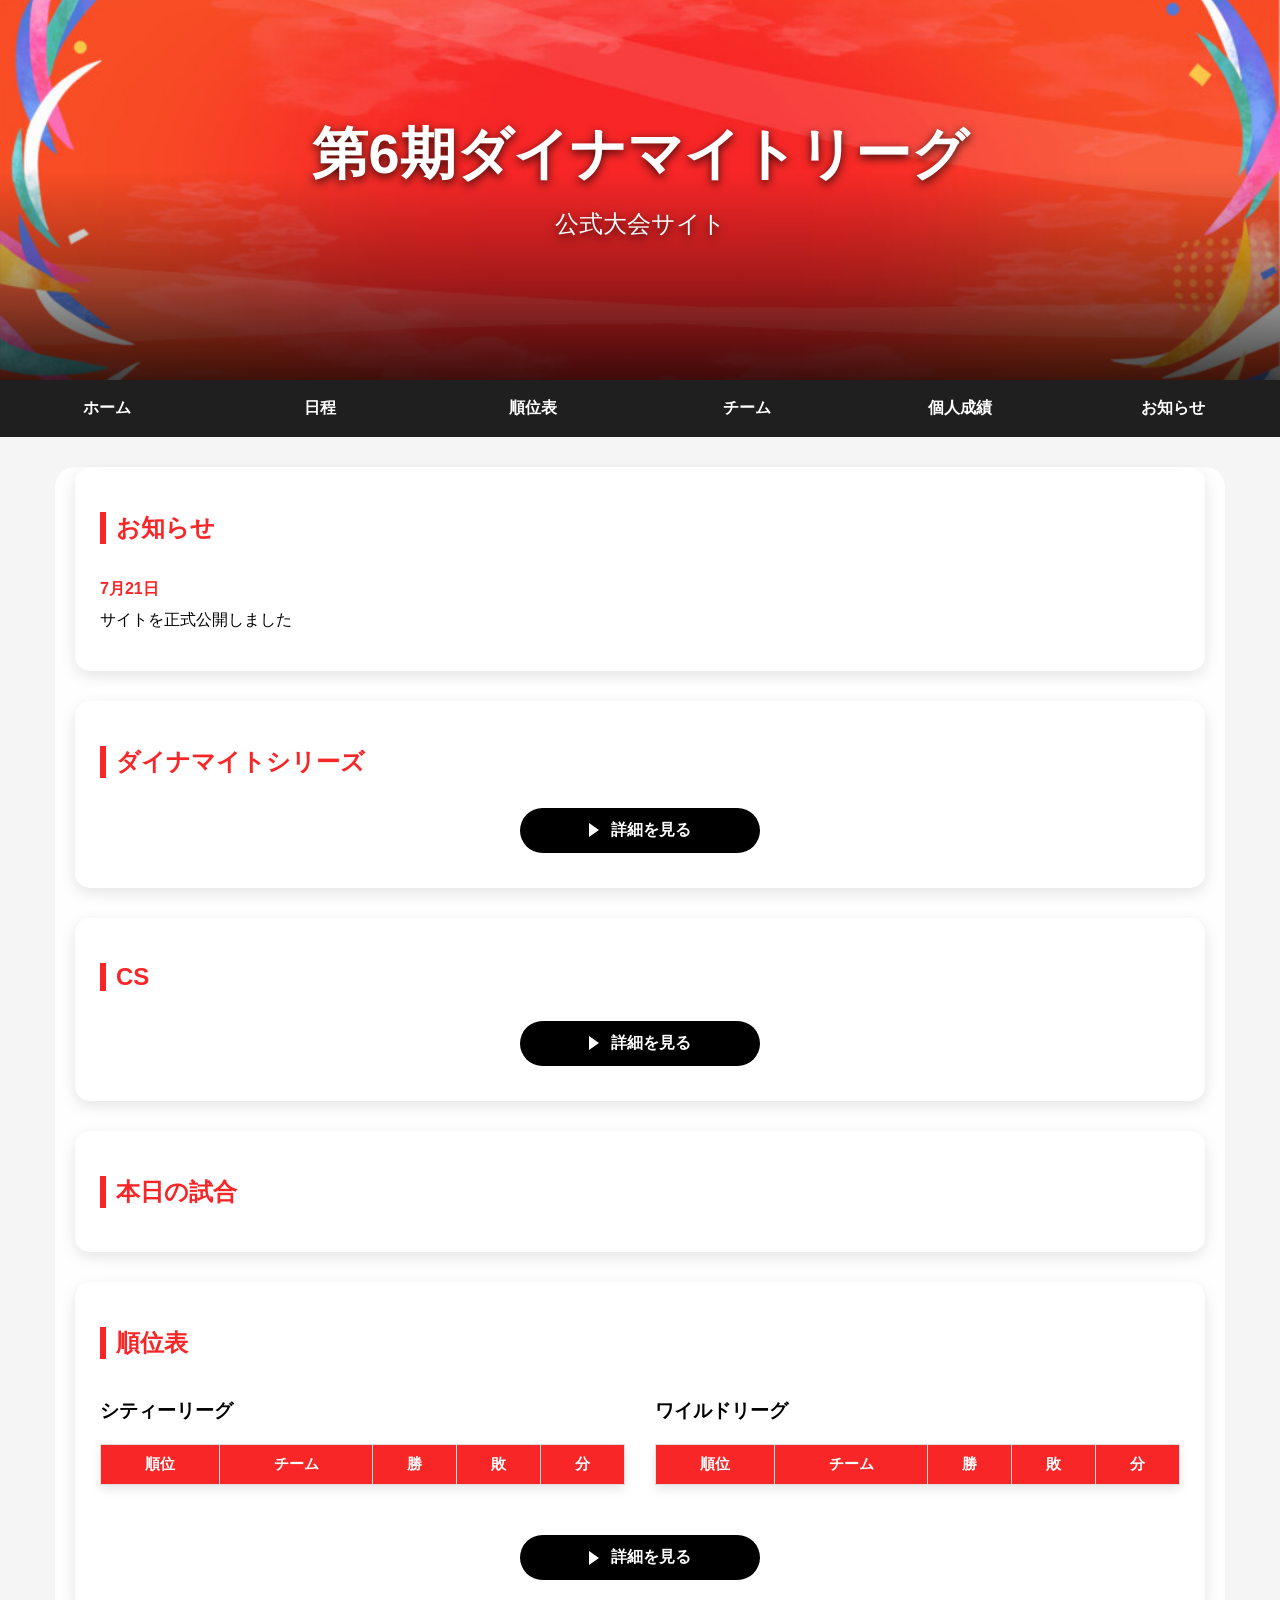
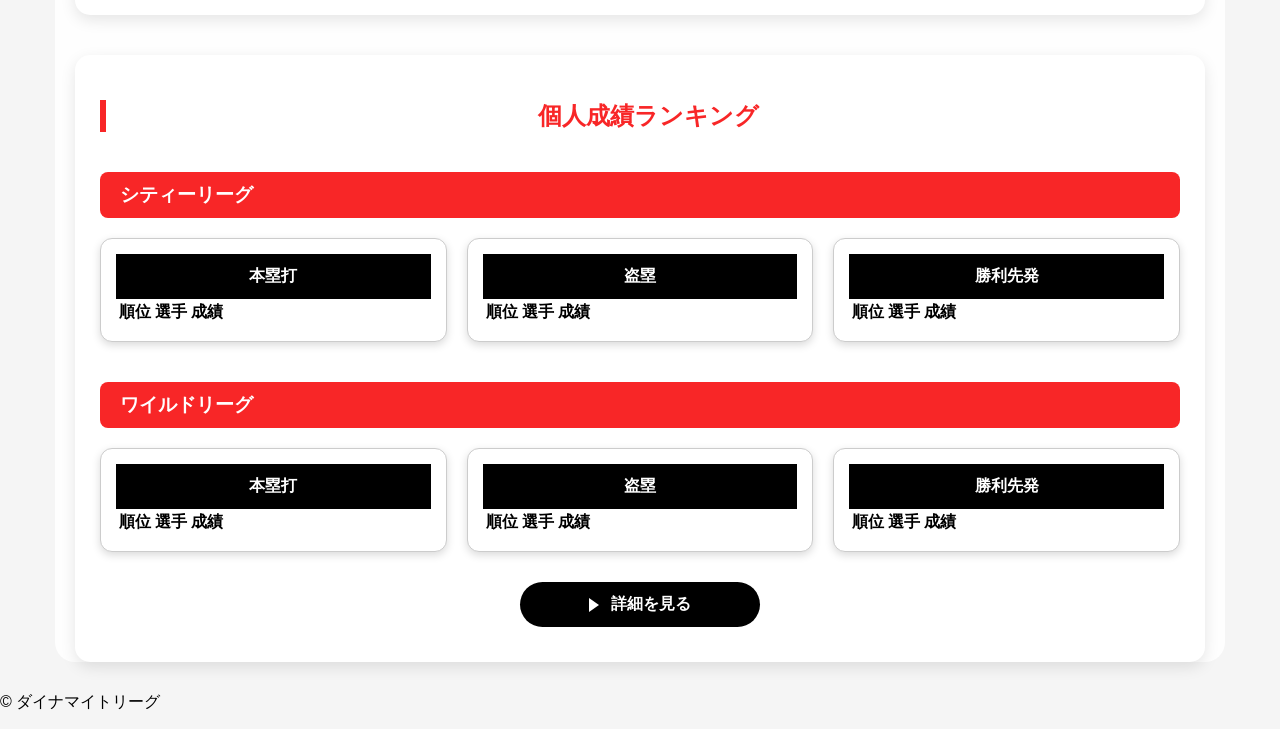
==== commit 2aedde8b: "Update index.html" ====
--- a/index.html
+++ b/index.html
@@ -61,7 +61,7 @@
 
             <h2>ダイナマイトシリーズ</h2>
 
-                <div id="ds-preview-list"></div>
+                <div id="ds-preview-list" style="display:none;"></div>
 
                 <a href="postseason.html?stage=ダイナマイトシリーズ" class="detail-button">
                     詳細を見る 
@@ -73,7 +73,7 @@
 
             <h2>CS</h2>
 
-                <div id="cs-preview-list"></div>
+                <div id="cs-preview-list" style="display:none;"></div>
 
                 <a href="postseason.html?stage=CS" class="detail-button">
                     詳細を見る 
@@ -342,9 +342,9 @@
     <script src="js/matchCard.js"></script>
     <script src="js/postseason.js"></script>
     <script src="js/standings.js"></script>
+    <script src="js/spreadsheet.js"></script>
     <script src="js/script.js"></script>
     <script src="js/utils.js"></script> 
-    <script src="js/spreadsheet.js"></script>
     <script src="js/playerStats.js"></script>
     <script src="js/playerStats-top.js"></script>
     <script src="js/news.js"></script>
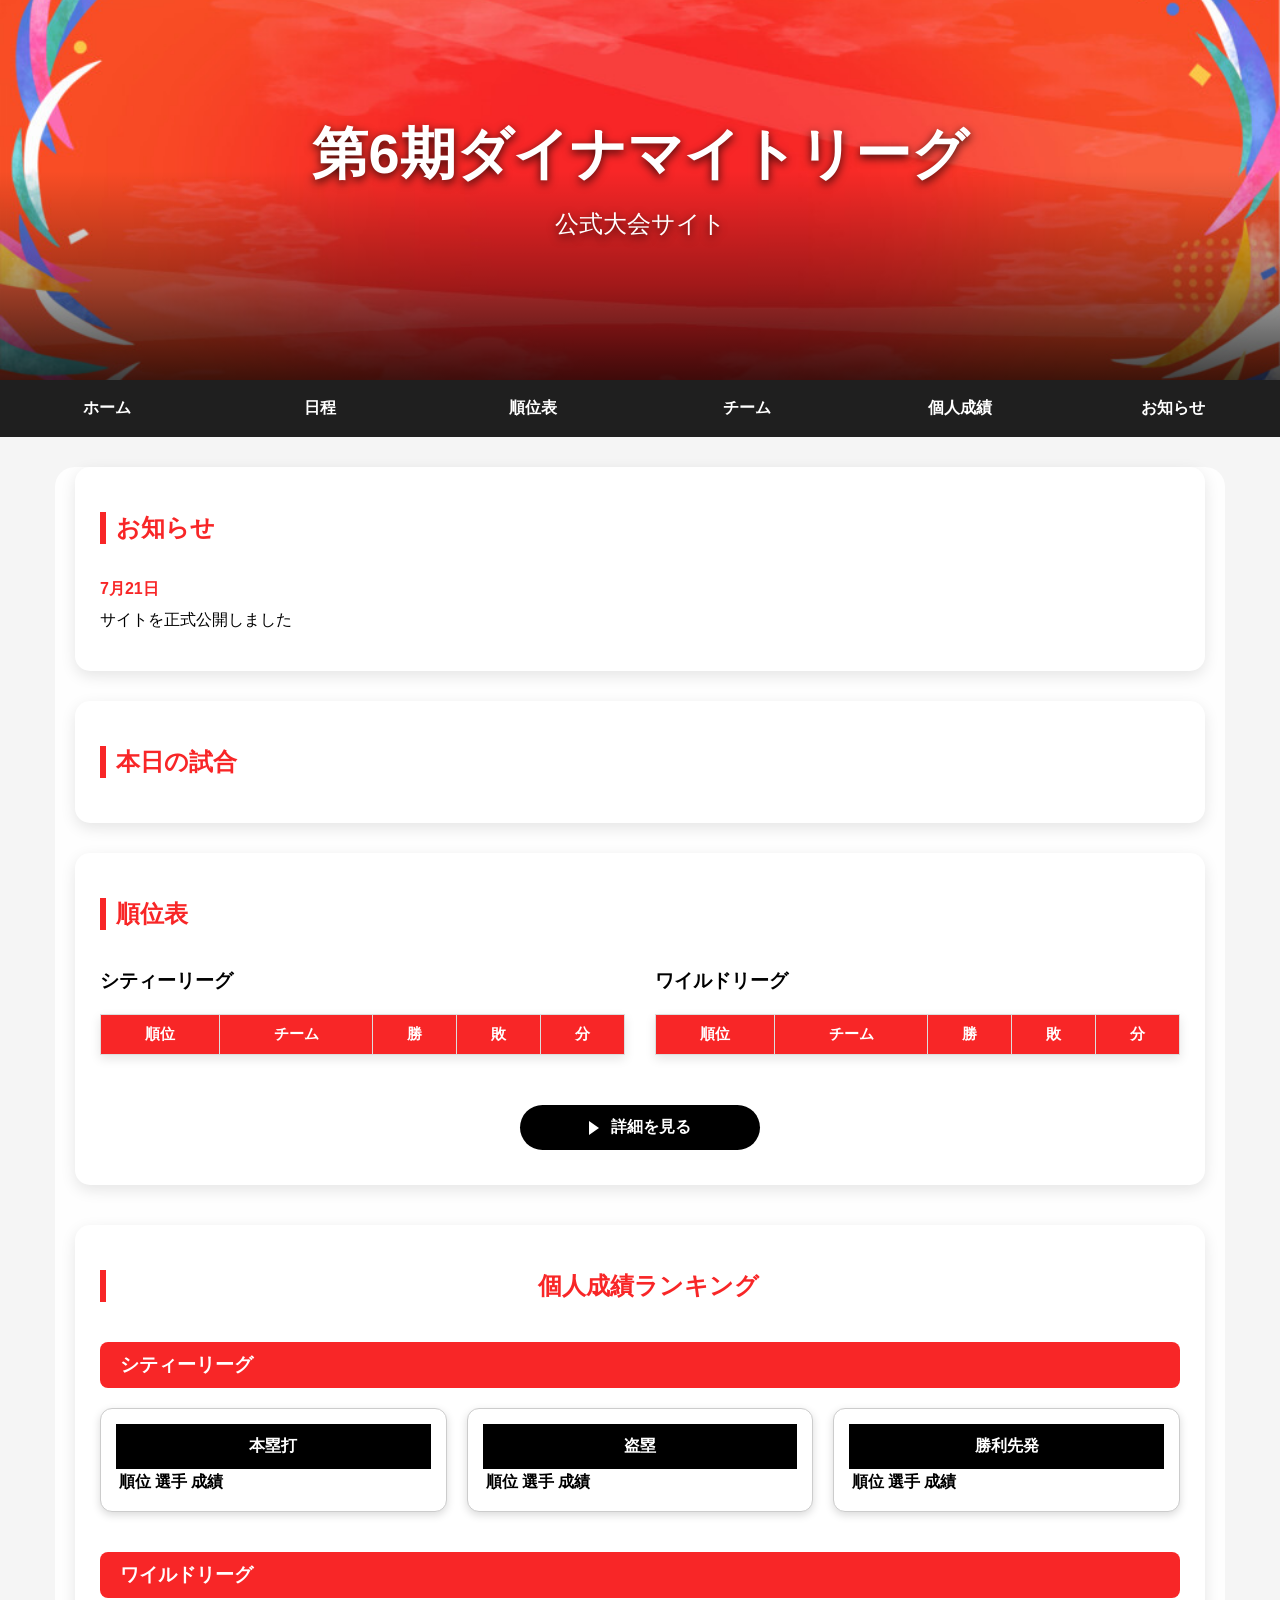
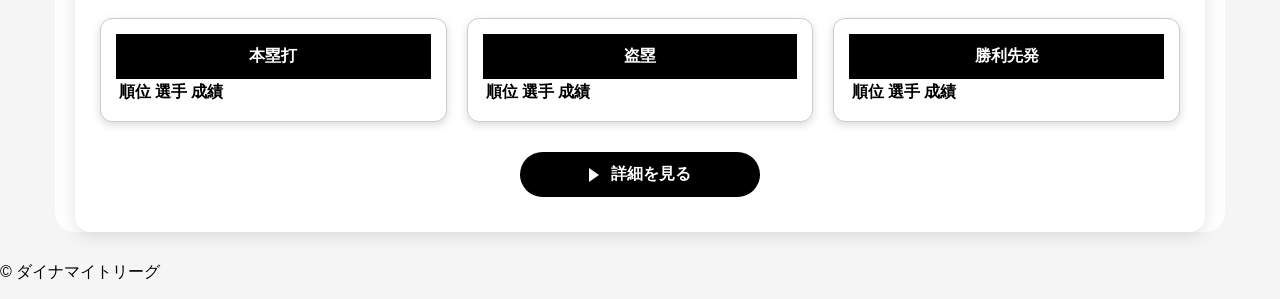
==== commit 8e89bd6d: "Update index.html" ====
--- a/index.html
+++ b/index.html
@@ -57,7 +57,7 @@
 
             </section>
 
-            <section class="postseason-preview ds-preview">
+            <section class="postseason-preview ds-preview" style="display:none;">
 
             <h2>ダイナマイトシリーズ</h2>
 
@@ -69,11 +69,11 @@
 
             </section>
 
-            <section class="postseason-preview cs-preview">
+            <section class="postseason-preview cs-preview" style="display:none;">
 
             <h2>CS</h2>
 
-                <div id="cs-preview-list" style="display:none;"></div>
+                <div id="cs-preview-list"></div>
 
                 <a href="postseason.html?stage=CS" class="detail-button">
                     詳細を見る 
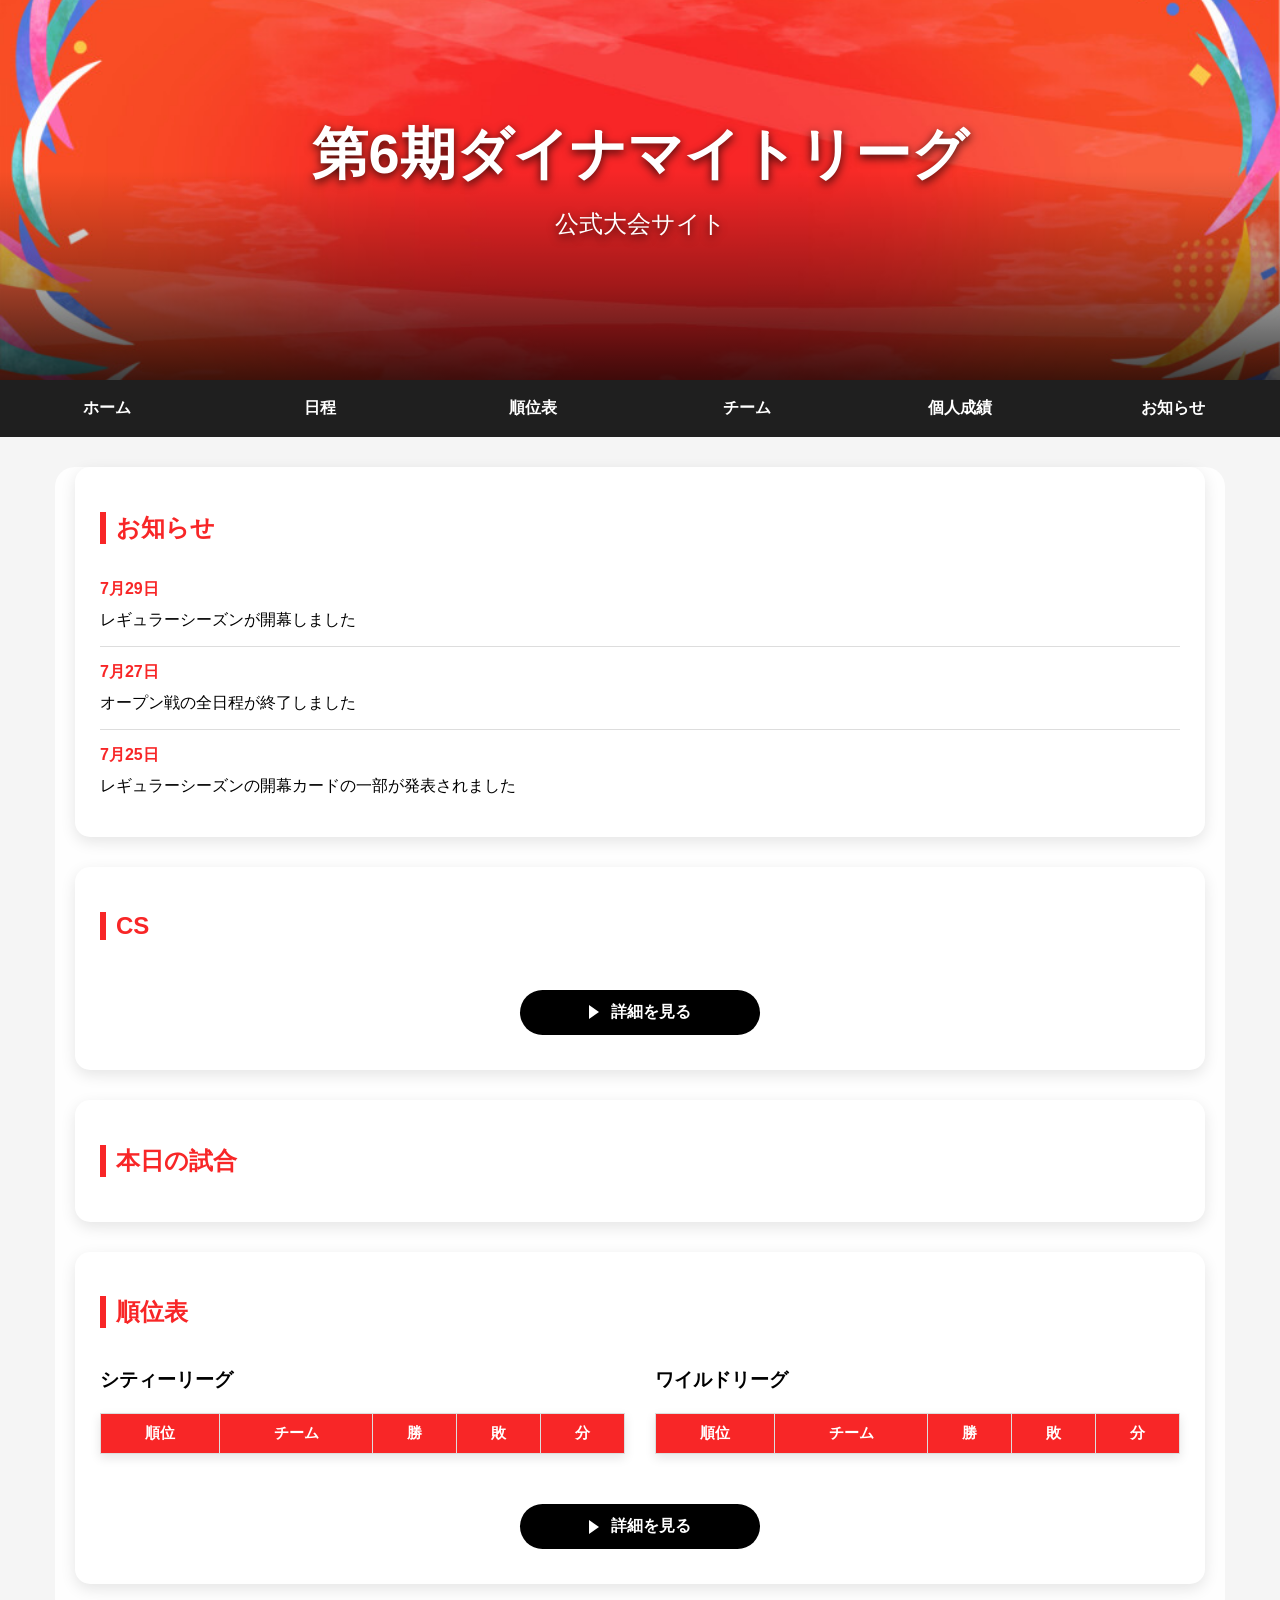
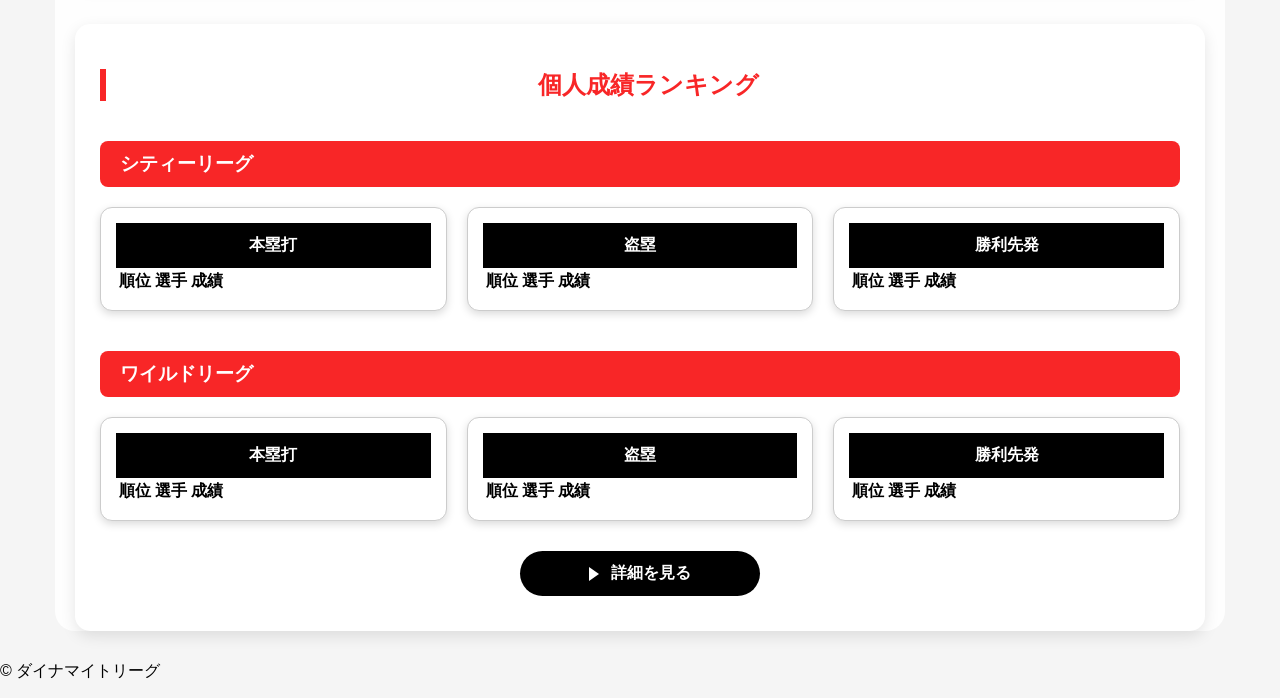
==== commit 02699fc7: "Update index.html" ====
--- a/index.html
+++ b/index.html
@@ -8,7 +8,7 @@
 
     <meta charset="UTF-8">
     <meta name="viewport" content="width=device-width, initial-scale=1.0">
-    <title>ダイナマイトリーグ速報</title>
+    <title>第6期ダイナマイトリーグ公式サイト</title>
 
     <!-- CSSを読み込む -->
     <link rel="stylesheet" href="css/style.css">
@@ -69,7 +69,7 @@
 
             </section>
 
-            <section class="postseason-preview cs-preview" style="display:none;">
+            <section class="postseason-preview cs-preview">
 
             <h2>CS</h2>
 
--- a/css/style.css
+++ b/css/style.css
@@ -3400,4 +3400,46 @@
 .news-link-button:hover{
     background:#F82627;
     color:#fff;
-}+}
+
+.scoreboard th,
+.scoreboard td{
+    font-size: 25px;
+    font-weight:bold;
+}
+
+#mvp{
+    color:#000;
+}
+
+.season-table th:not(.set-title),
+.season-table td{
+    width: 150px;
+    min-width: 150px;
+}
+
+@media (max-width: 700px){
+
+    .season-table th:not(.set-title),
+    .season-table td{
+        width: 114px;
+        min-width: 114px;
+        font-size: 8px;
+        padding: 2px;
+    }
+
+    .season-logo{
+        width: 24px;
+        height: 24px;
+    }
+
+    .season-score{
+        font-size: 13px;
+        font-weight: bold;
+    }
+
+    .set-title{
+        font-size: 14px;
+    }
+
+}
